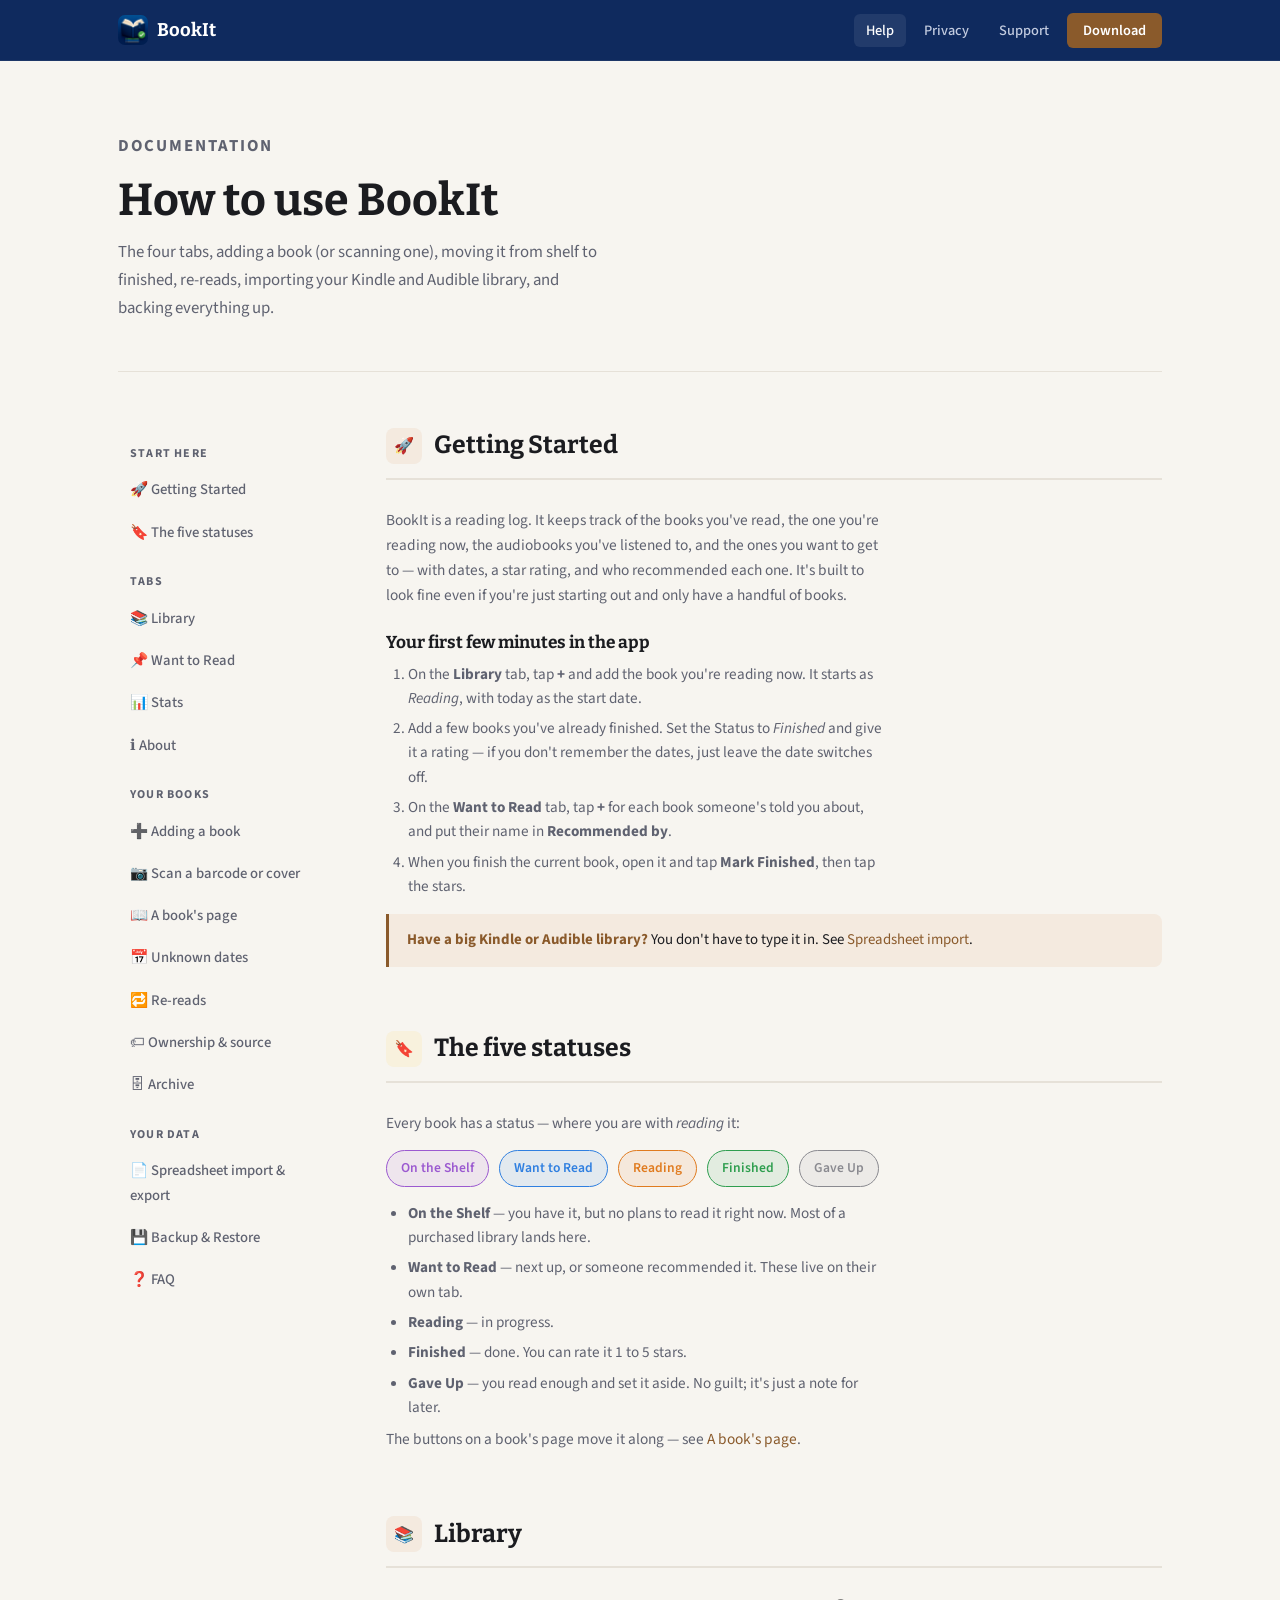
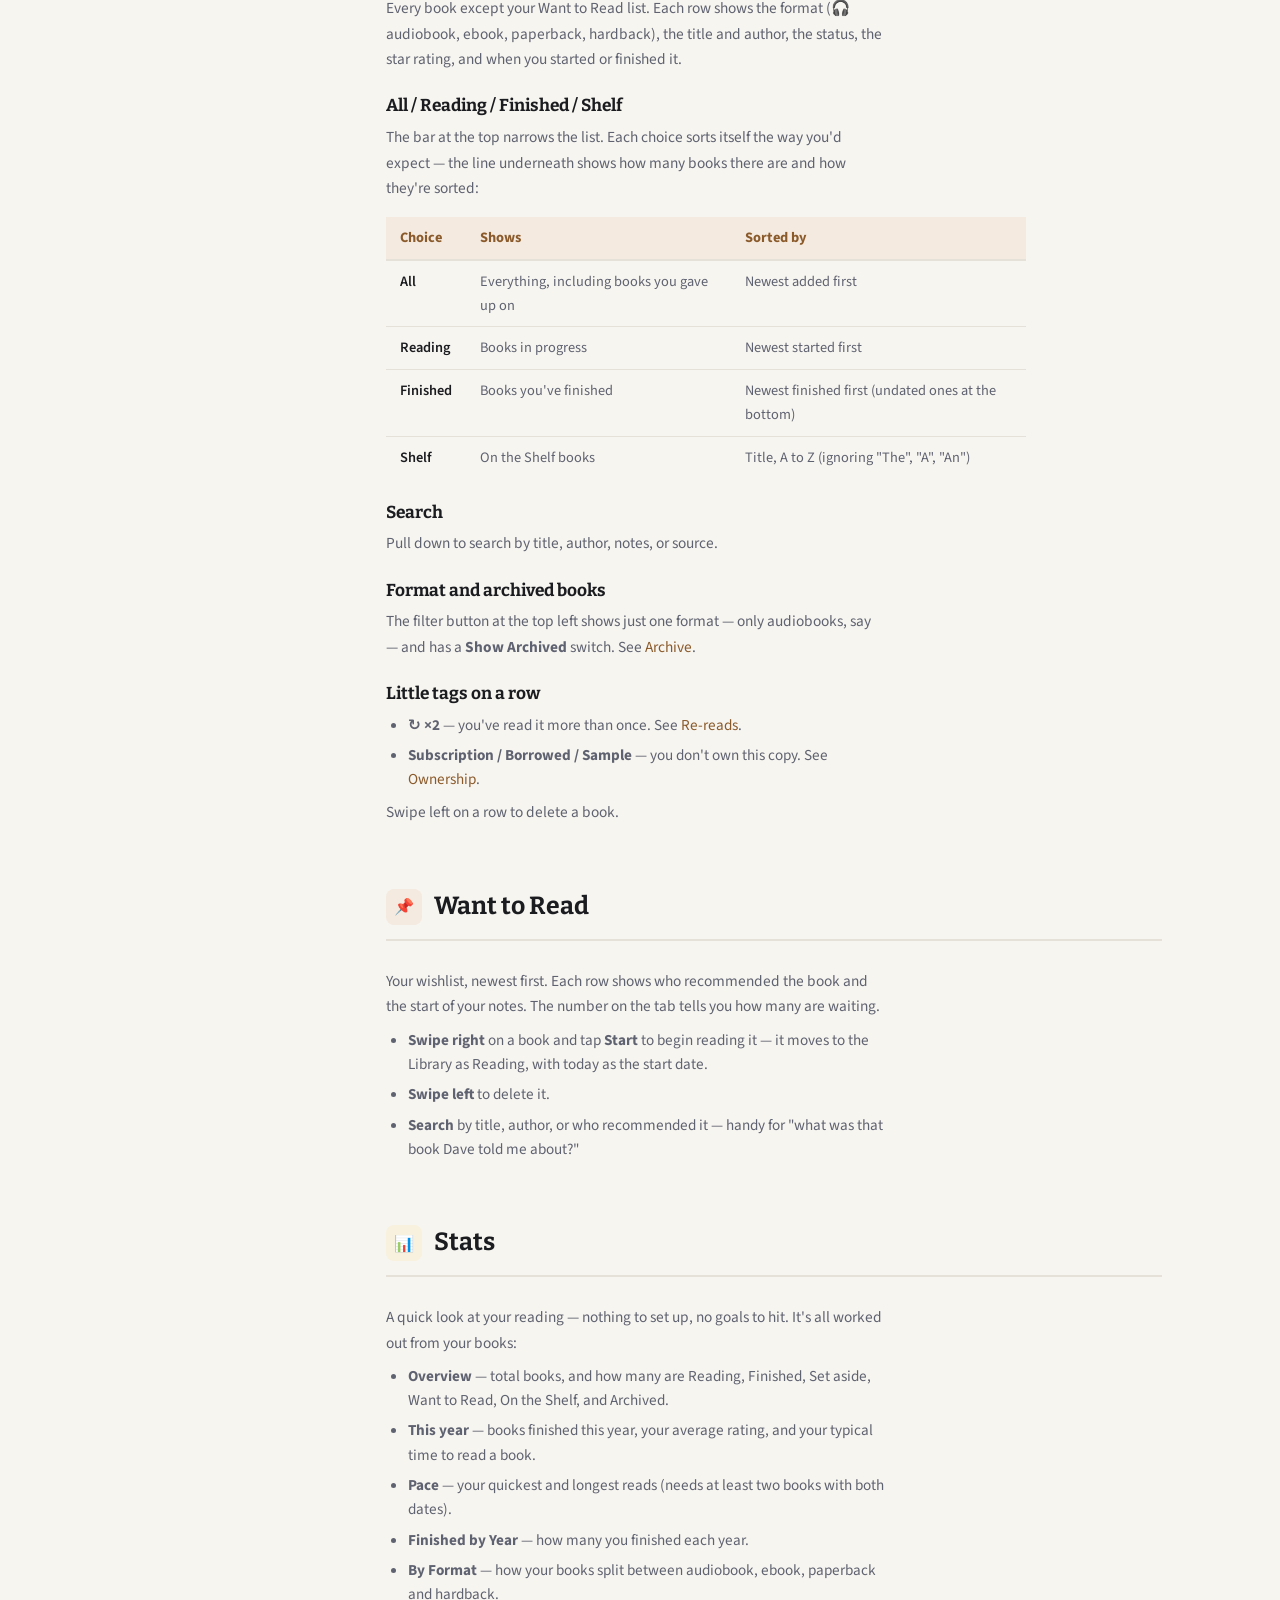
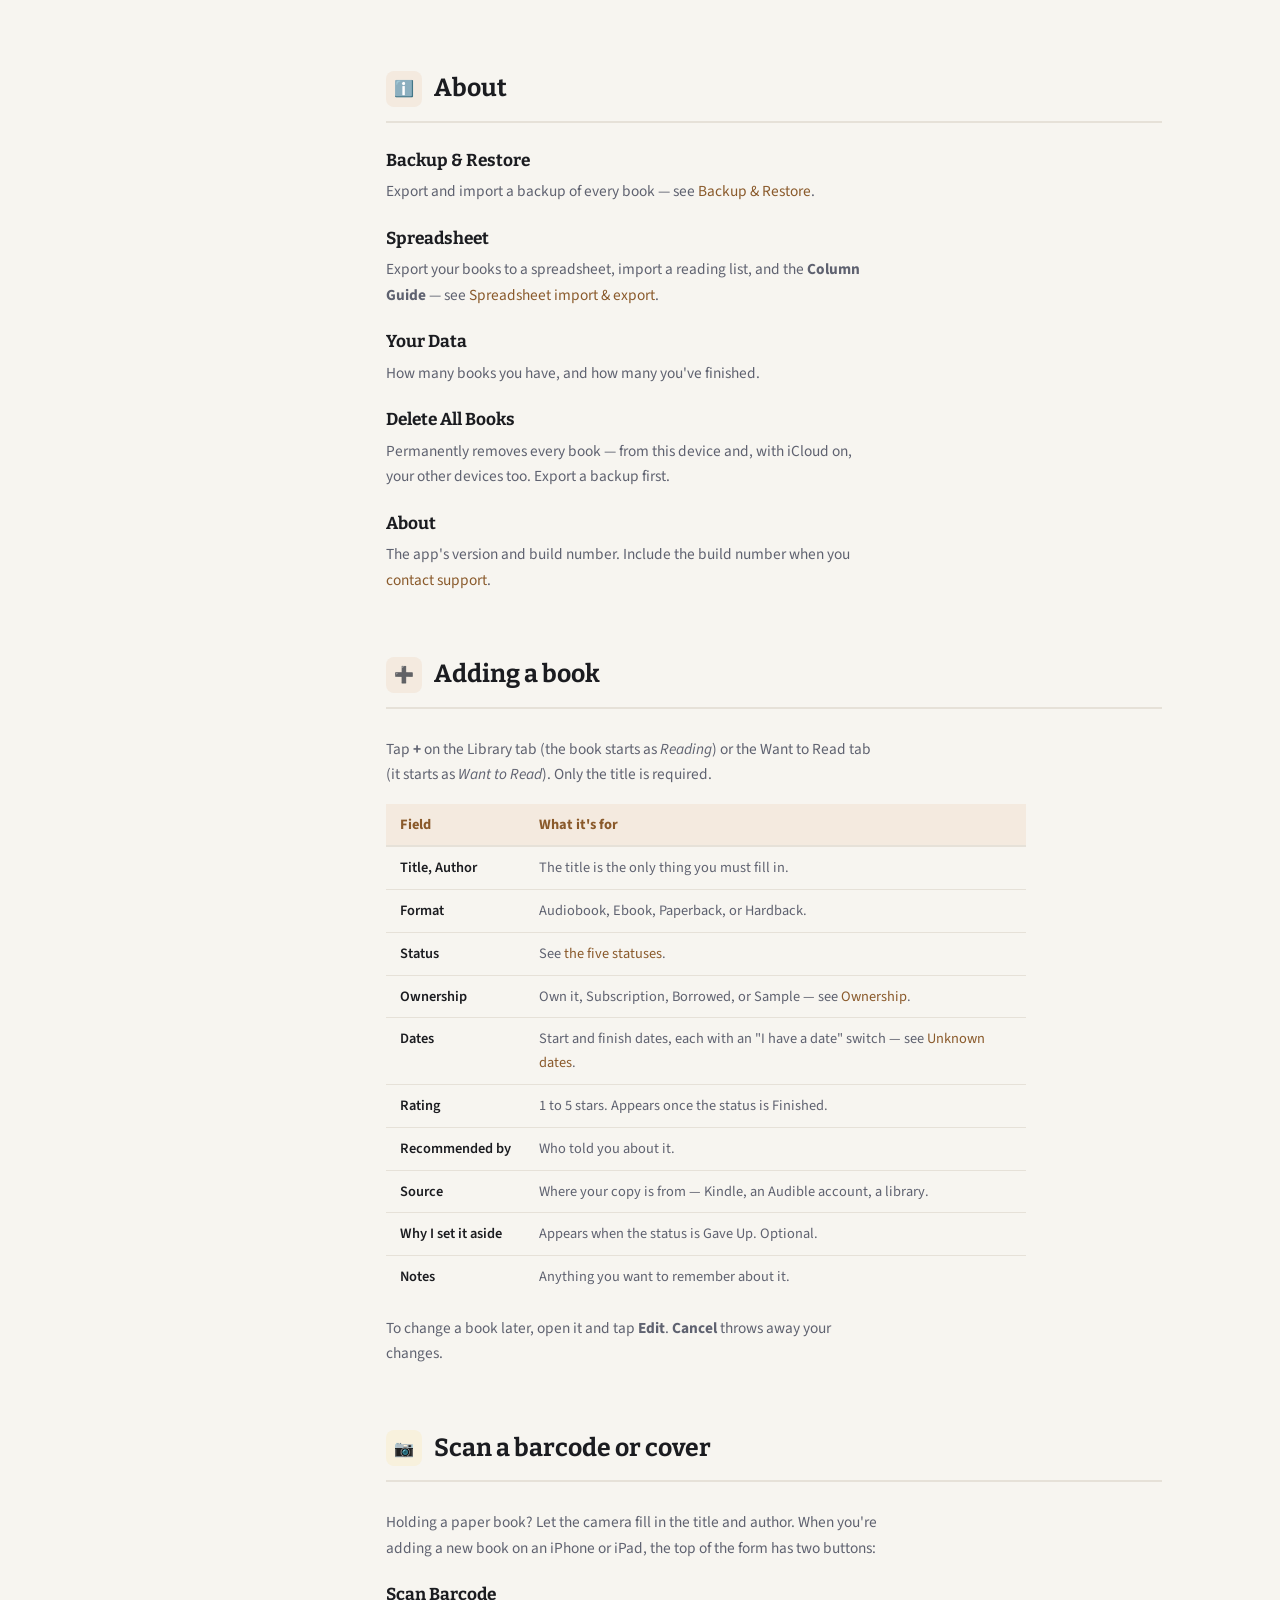
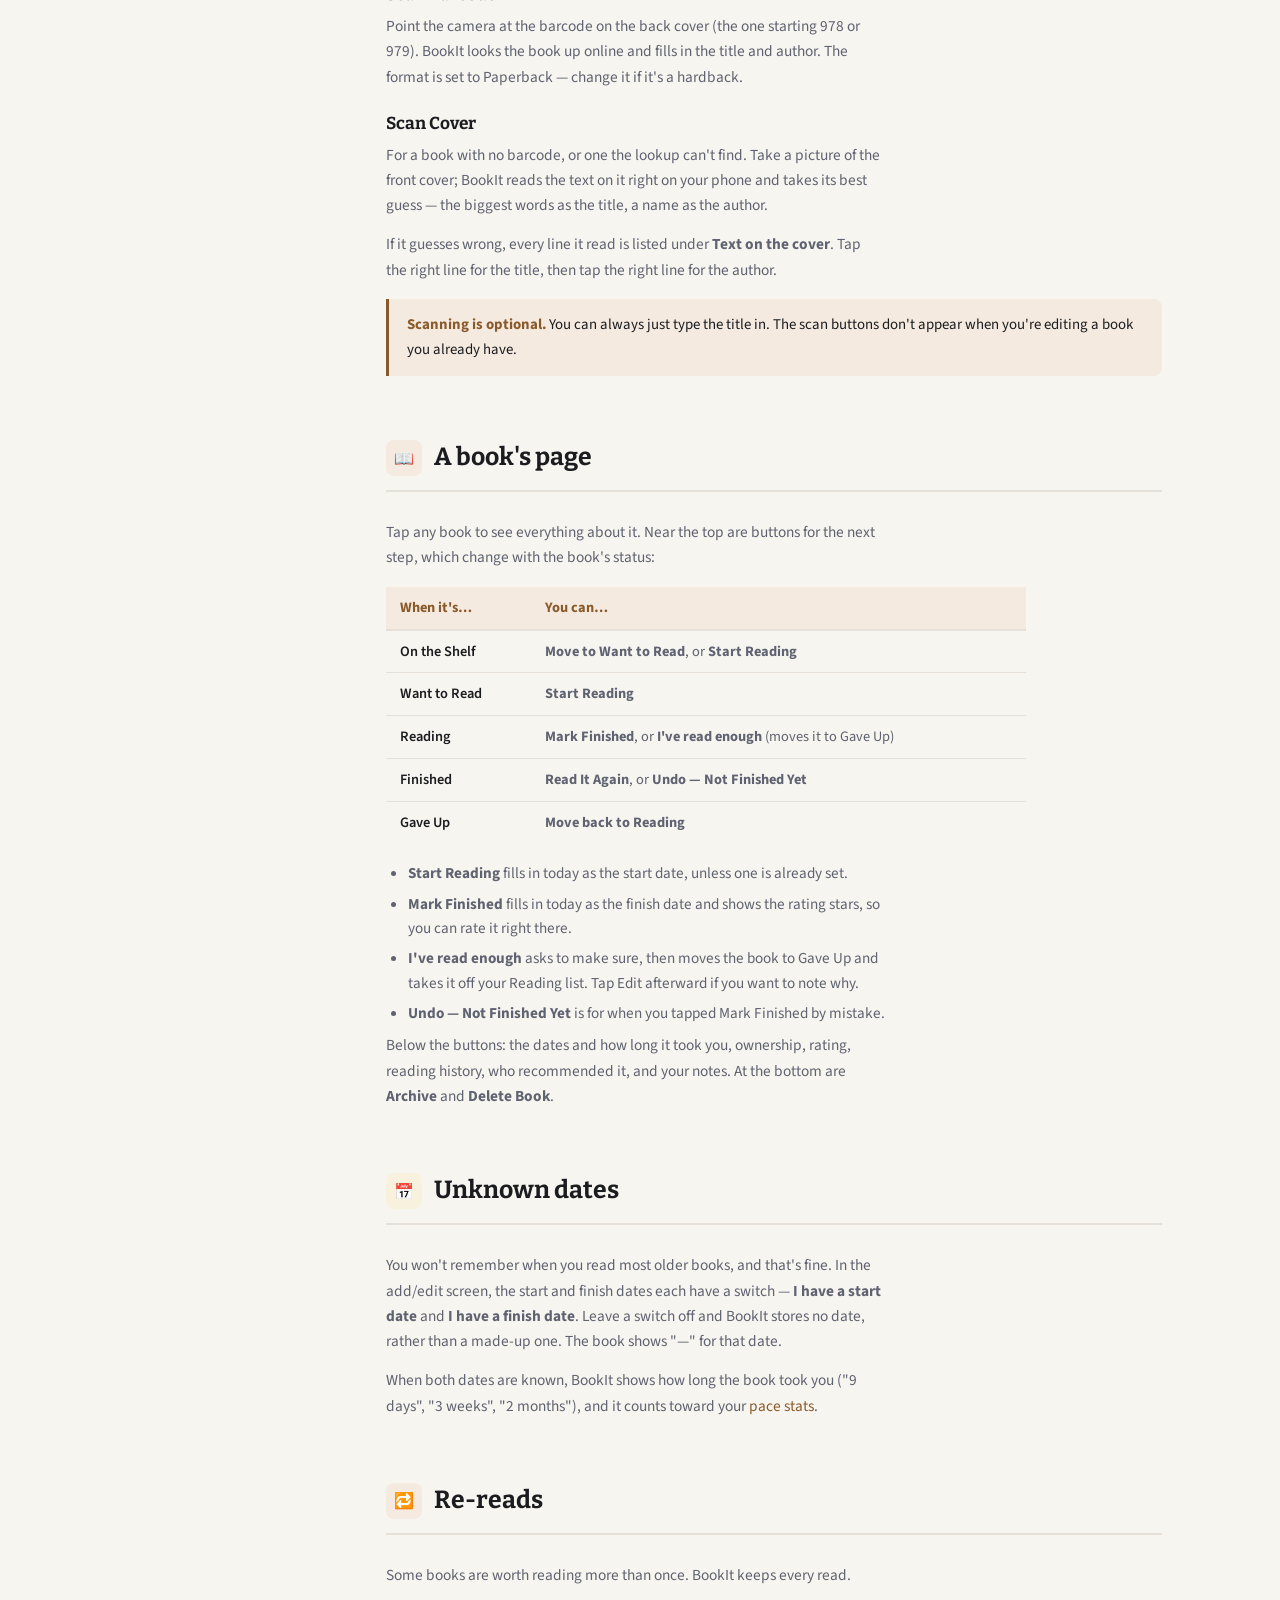
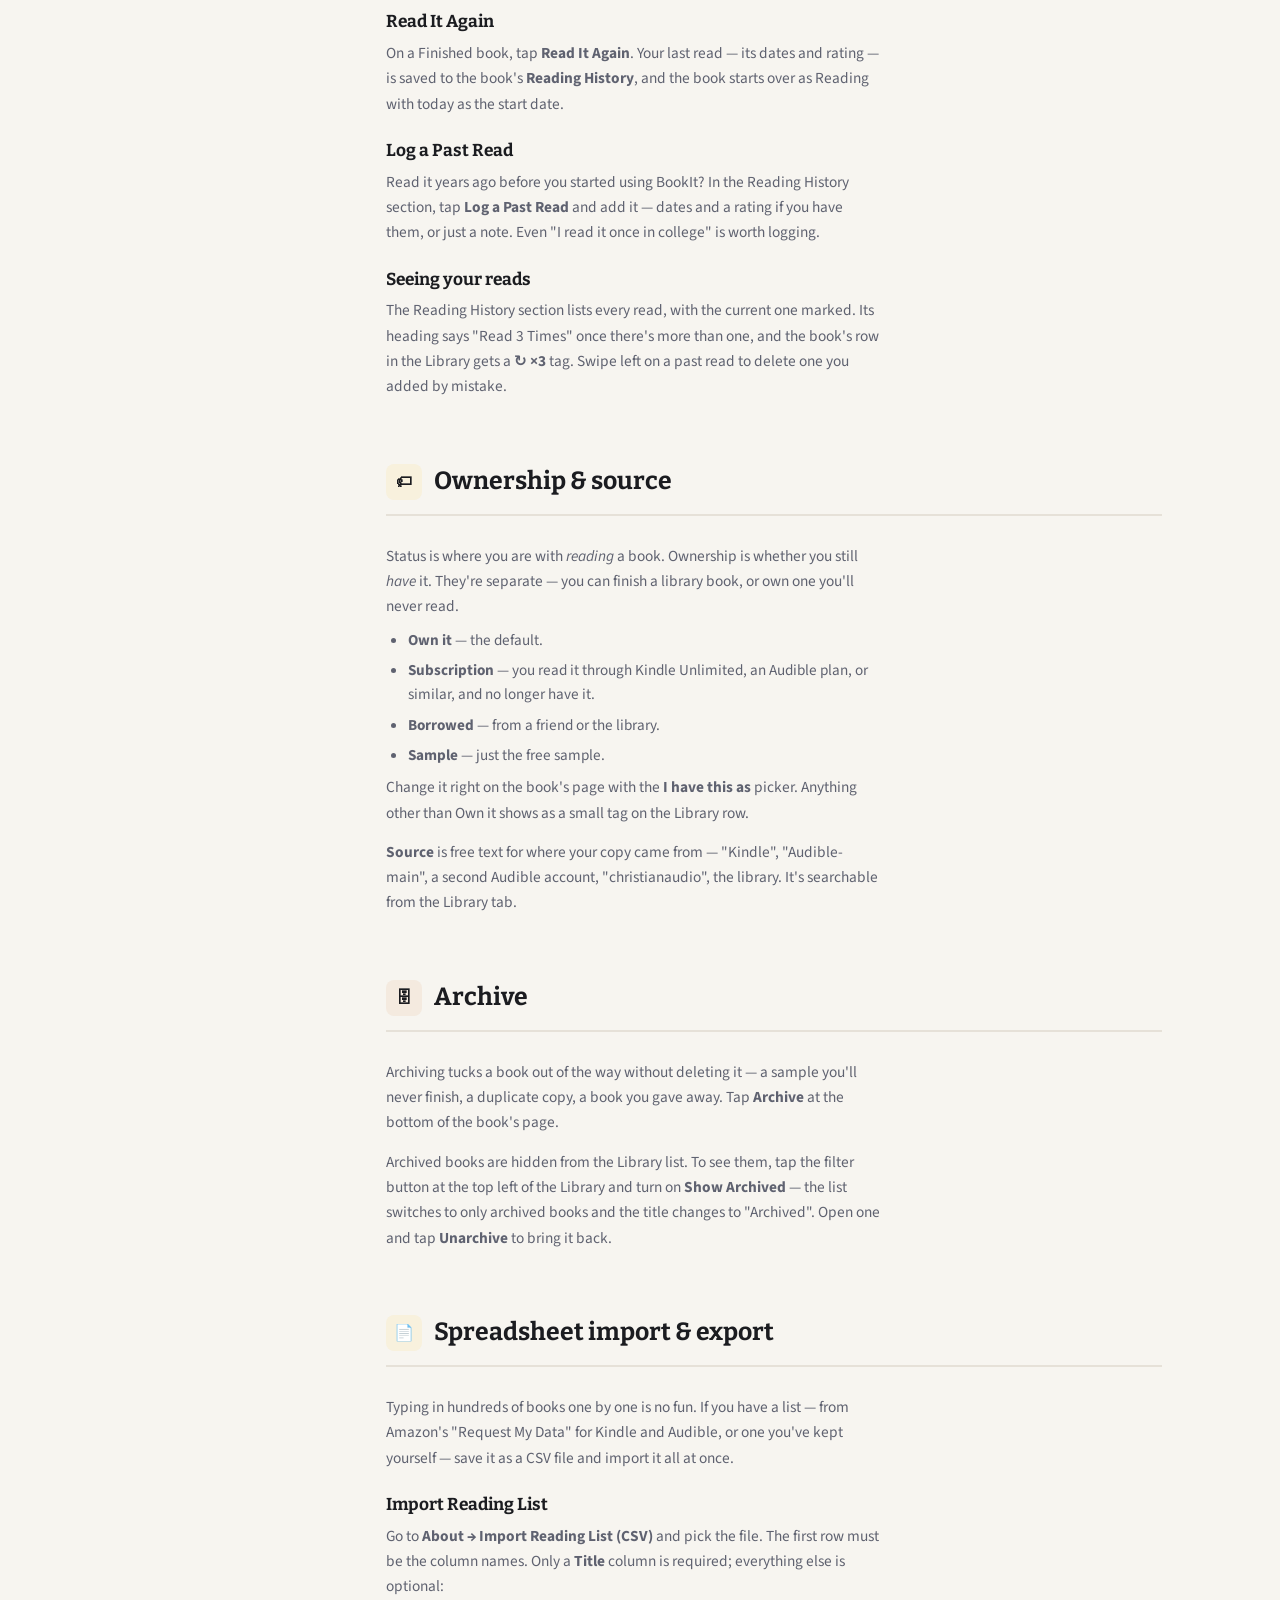
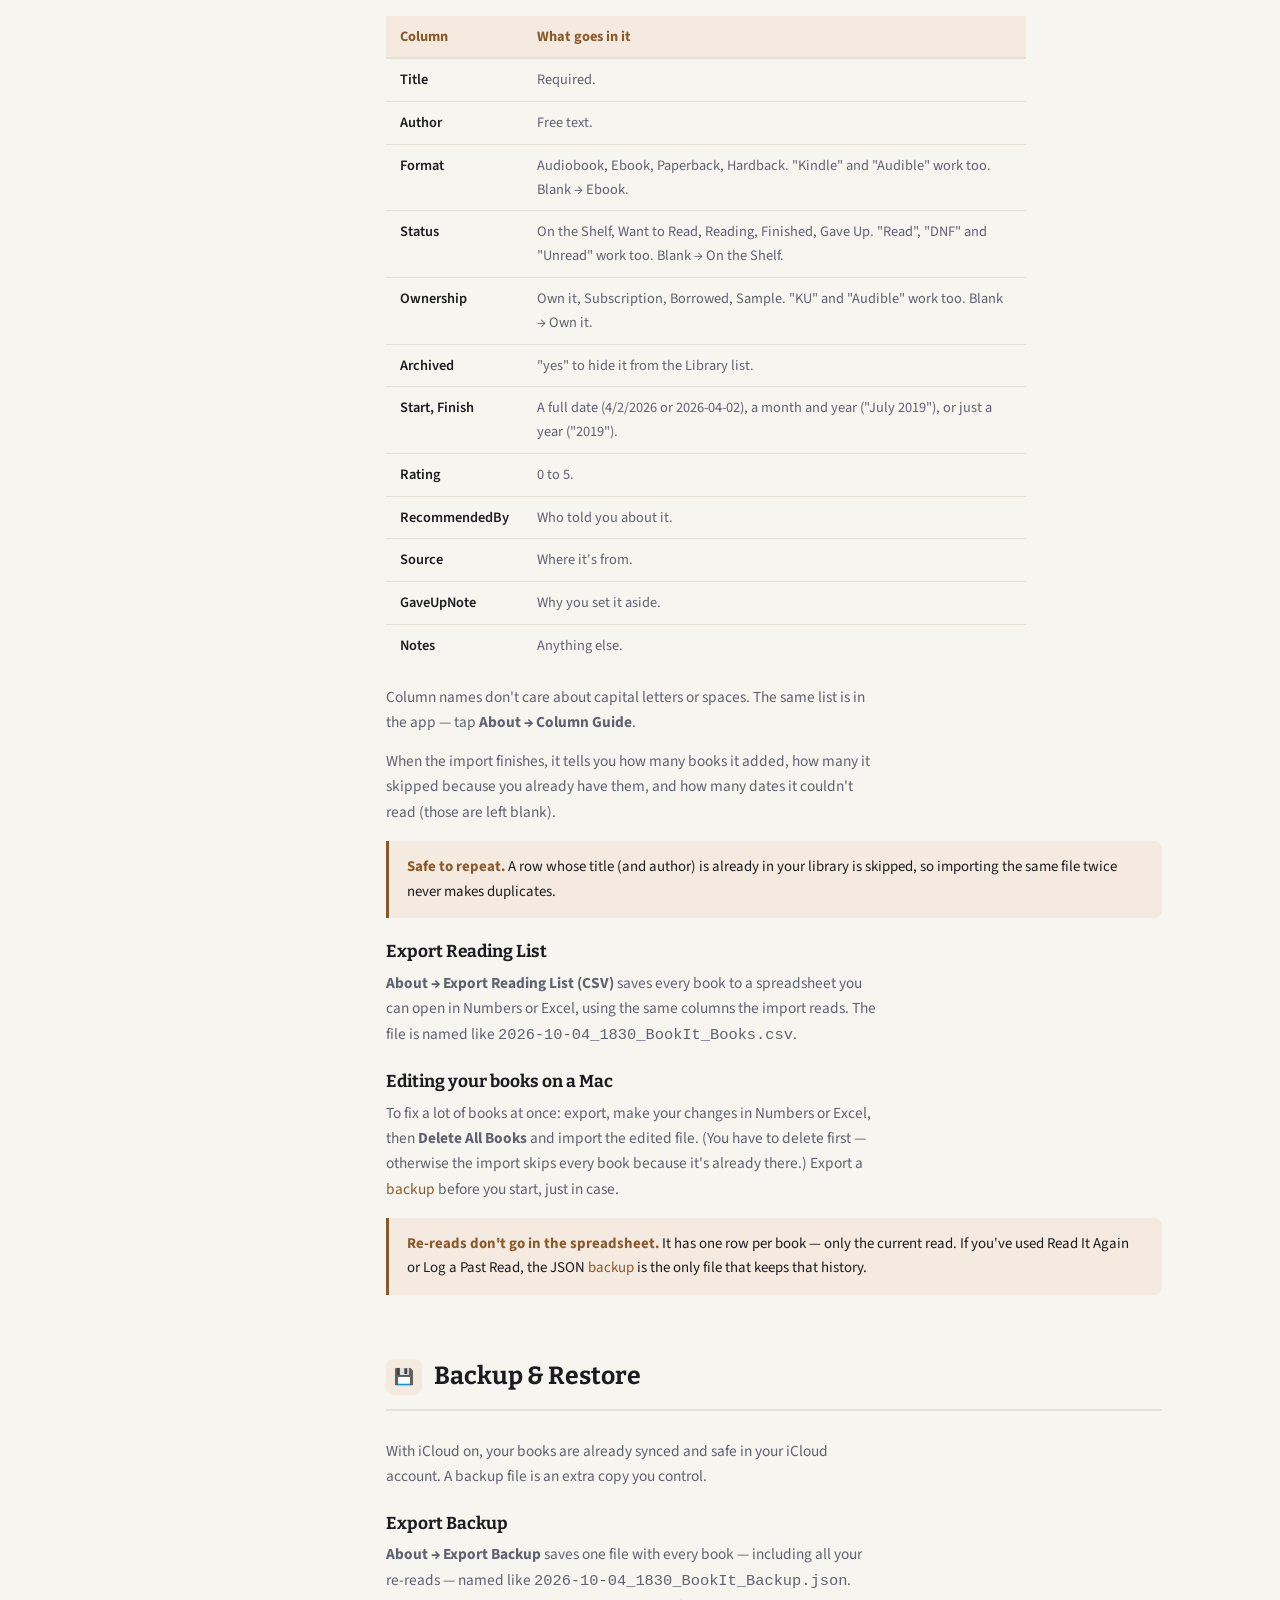
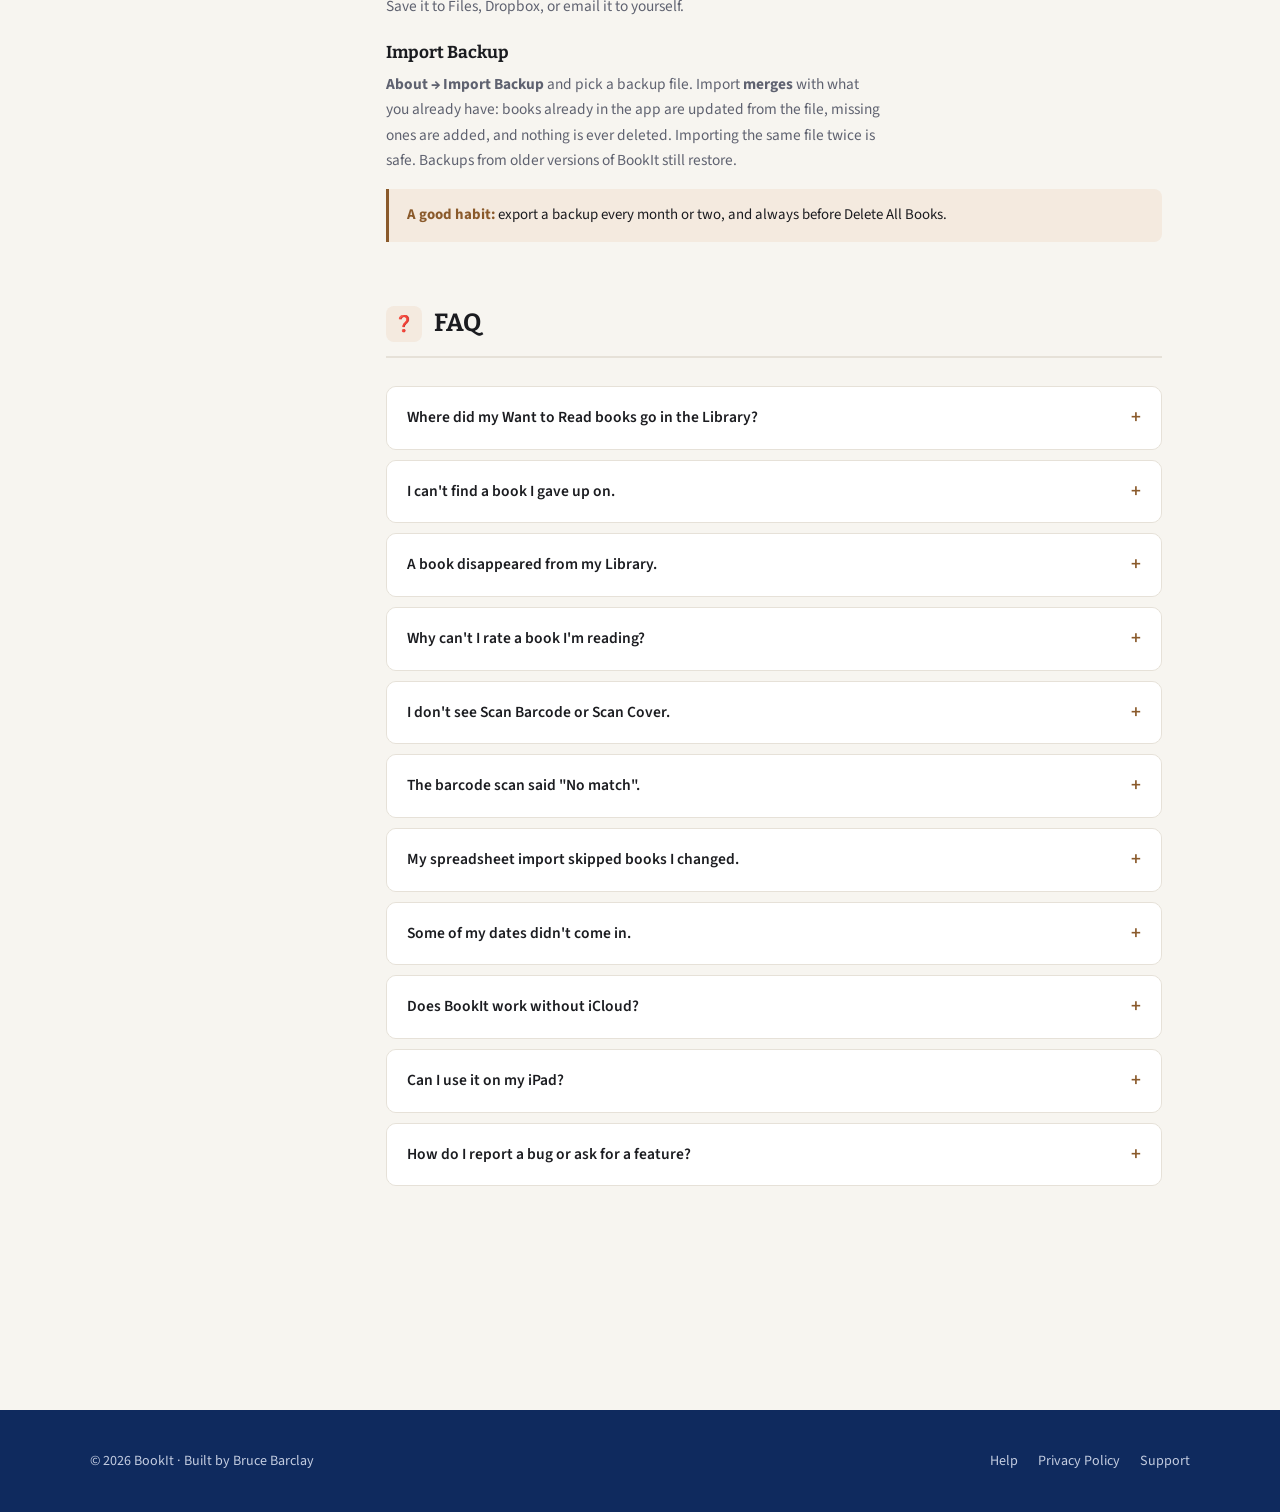
==== help.html @ 01c16d28 "Initial commit" ====
<!DOCTYPE html>
<html lang="en">
<head>
<meta charset="UTF-8">
<meta name="viewport" content="width=device-width, initial-scale=1.0">
<title>Help — BookIt</title>
<meta name="description" content="How to use BookIt — the Library and Want to Read tabs, adding or scanning a book, Start / Finish / I've read enough, re-reads, ownership, archive, spreadsheet import, and backup.">
<link rel="icon" type="image/png" href="images/favicon.png">
<link rel="apple-touch-icon" href="images/apple-touch-icon.png">
<link rel="stylesheet" href="style.css">
<style>
.help-hero {
  padding: 60px 0 48px;
  border-bottom: 1px solid var(--border);
  margin-bottom: 56px;
}
.help-hero h1 { font-size: clamp(2rem, 4vw, 2.8rem); margin-top: .3em; }
.help-hero p  { font-size: 1.05rem; color: var(--ink-muted); margin-top: .7em; }

.help-layout {
  display: grid;
  grid-template-columns: 220px 1fr;
  gap: 48px;
  align-items: start;
}

/* Sidebar */
.help-sidebar {
  position: sticky;
  top: 80px;
}
.help-sidebar nav { display: flex; flex-direction: column; gap: 4px; }
.help-sidebar a {
  color: var(--ink-muted);
  font-size: .92rem;
  font-weight: 500;
  padding: 7px 12px;
  border-radius: 7px;
  display: flex;
  align-items: center;
  gap: 9px;
  text-decoration: none;
  transition: background .12s, color .12s;
}
.help-sidebar a:hover,
.help-sidebar a.active {
  background: var(--ember-pale);
  color: var(--ember);
}
.help-sidebar .section-group {
  font-size: .75rem;
  font-weight: 700;
  letter-spacing: .1em;
  text-transform: uppercase;
  color: var(--ink-muted);
  padding: 16px 12px 4px;
}

/* Content */
.help-section {
  margin-bottom: 64px;
  scroll-margin-top: 80px;
}
.help-section h2 {
  font-size: 1.55rem;
  display: flex;
  align-items: center;
  gap: 12px;
  padding-bottom: 14px;
  border-bottom: 2px solid var(--border);
  margin-bottom: 28px;
}
.help-section h2 .tab-icon {
  width: 36px; height: 36px;
  border-radius: 8px;
  background: var(--ember-pale);
  display: grid;
  place-items: center;
  font-size: 1rem;
  flex-shrink: 0;
}
.flame-bg { background: var(--flame-light) !important; }

.help-section h3 {
  font-size: 1.08rem;
  margin: 24px 0 8px;
  color: var(--ink);
}
.help-section p {
  font-size: .96rem;
  color: var(--ink-muted);
  line-height: 1.65;
  max-width: 62ch;
}
.help-section ul, .help-section ol {
  margin: 8px 0 8px 22px;
  display: flex;
  flex-direction: column;
  gap: 6px;
}
.help-section li {
  font-size: .95rem;
  color: var(--ink-muted);
  line-height: 1.6;
  max-width: 60ch;
}

/* Q&A */
.faq-item {
  border: 1px solid var(--border);
  border-radius: var(--radius);
  margin-bottom: 10px;
  overflow: hidden;
}
.faq-item summary {
  padding: 15px 20px;
  font-weight: 600;
  font-size: .97rem;
  cursor: pointer;
  list-style: none;
  display: flex;
  justify-content: space-between;
  align-items: center;
  background: var(--surface);
  color: var(--ink);
  user-select: none;
}
.faq-item summary::-webkit-details-marker { display: none; }
.faq-item summary::after { content: '+'; font-size: 1.2rem; color: var(--ember); transition: transform .2s; }
.faq-item[open] summary::after { transform: rotate(45deg); }
.faq-item[open] summary { border-bottom: 1px solid var(--border); }
.faq-body {
  padding: 16px 20px;
  font-size: .93rem;
  color: var(--ink-muted);
  line-height: 1.65;
  background: var(--ground);
}
.faq-body p + p { margin-top: .7em; }

/* Tip box */
.tip {
  background: var(--ember-pale);
  border-left: 3px solid var(--ember);
  border-radius: 0 8px 8px 0;
  padding: 14px 18px;
  margin: 16px 0;
  font-size: .93rem;
  color: var(--ink);
}
.tip strong { color: var(--ember); }

/* Status pills */
.actions-row {
  display: flex;
  gap: 10px;
  flex-wrap: wrap;
  align-items: center;
  margin: 14px 0;
}
.action-pill {
  display: inline-flex;
  align-items: center;
  gap: 6px;
  padding: 6px 14px;
  border-radius: 20px;
  font-size: .85rem;
  font-weight: 600;
  border: 1.5px solid;
}
/* Same colors as the app's status pills */
.pill-purple { border-color: #9B59D0; color: #9B59D0; background: rgba(155,89,208,.10); }
.pill-blue   { border-color: #2F7FE0; color: #2F7FE0; background: rgba(47,127,224,.10); }
.pill-orange { border-color: #E07B1F; color: #E07B1F; background: rgba(224,123,31,.10); }
.pill-green  { border-color: #2E9E4F; color: #2E9E4F; background: rgba(46,158,79,.10); }
.pill-gray   { border-color: #8A8A90; color: #8A8A90; background: rgba(138,138,144,.10); }
.arrow { color: var(--ink-muted); font-weight: 700; }

/* Field table */
.field-table {
  width: 100%;
  max-width: 640px;
  border-collapse: collapse;
  font-size: .9rem;
  margin: 16px 0 18px;
}
.field-table th {
  background: var(--ember-pale);
  color: var(--ember);
  font-weight: 700;
  text-align: left;
  padding: 9px 14px;
  border-bottom: 2px solid var(--border);
}
.field-table td {
  padding: 9px 14px;
  border-bottom: 1px solid var(--border);
  color: var(--ink-muted);
  vertical-align: top;
}
.field-table td:first-child { color: var(--ink); font-weight: 600; white-space: nowrap; }
.field-table tr:last-child td { border-bottom: none; }

@media (max-width: 700px) {
  .help-layout { grid-template-columns: 1fr; }
  .help-sidebar { display: none; }
  .field-table td:first-child { white-space: normal; }
}
</style>
</head>
<body>

<nav class="site-nav" aria-label="Site navigation">
  <div class="nav-inner">
    <a href="index.html" class="nav-logo">
      <img src="images/icon.png" alt="" class="nav-logo-icon">
      BookIt
    </a>
    <ul class="nav-links">
      <li><a href="help.html" aria-current="page">Help</a></li>
      <li><a href="privacy.html">Privacy</a></li>
      <li><a href="support.html">Support</a></li>
      <li><a href="index.html#download" class="nav-cta">Download</a></li>
    </ul>
  </div>
</nav>

<main>
<div class="page-content">

  <div class="help-hero">
    <p class="eyebrow">Documentation</p>
    <h1>How to use BookIt</h1>
    <p>The four tabs, adding a book (or scanning one), moving it from shelf to finished, re-reads, importing your Kindle and Audible library, and backing everything up.</p>
  </div>

  <div class="help-layout">

    <!-- Sidebar -->
    <aside class="help-sidebar">
      <nav aria-label="Help sections">
        <div class="section-group">Start Here</div>
        <a href="#getting-started">🚀 Getting Started</a>
        <a href="#statuses">🔖 The five statuses</a>
        <div class="section-group">Tabs</div>
        <a href="#library">📚 Library</a>
        <a href="#want-to-read">📌 Want to Read</a>
        <a href="#stats">📊 Stats</a>
        <a href="#about">ℹ️ About</a>
        <div class="section-group">Your books</div>
        <a href="#adding">➕ Adding a book</a>
        <a href="#scanning">📷 Scan a barcode or cover</a>
        <a href="#book-page">📖 A book's page</a>
        <a href="#dates">📅 Unknown dates</a>
        <a href="#rereads">🔁 Re-reads</a>
        <a href="#ownership">🏷 Ownership &amp; source</a>
        <a href="#archive">🗄 Archive</a>
        <div class="section-group">Your data</div>
        <a href="#spreadsheet">📄 Spreadsheet import &amp; export</a>
        <a href="#backup">💾 Backup &amp; Restore</a>
        <a href="#faq">❓ FAQ</a>
      </nav>
    </aside>

    <!-- Main content -->
    <div class="help-content">

      <!-- Getting Started -->
      <section class="help-section" id="getting-started">
        <h2><span class="tab-icon">🚀</span> Getting Started</h2>
        <p>BookIt is a reading log. It keeps track of the books you've read, the one you're reading now, the audiobooks you've listened to, and the ones you want to get to — with dates, a star rating, and who recommended each one. It's built to look fine even if you're just starting out and only have a handful of books.</p>

        <h3>Your first few minutes in the app</h3>
        <ol>
          <li>On the <strong>Library</strong> tab, tap <strong>+</strong> and add the book you're reading now. It starts as <em>Reading</em>, with today as the start date.</li>
          <li>Add a few books you've already finished. Set the Status to <em>Finished</em> and give it a rating — if you don't remember the dates, just leave the date switches off.</li>
          <li>On the <strong>Want to Read</strong> tab, tap <strong>+</strong> for each book someone's told you about, and put their name in <strong>Recommended by</strong>.</li>
          <li>When you finish the current book, open it and tap <strong>Mark Finished</strong>, then tap the stars.</li>
        </ol>
        <div class="tip"><strong>Have a big Kindle or Audible library?</strong> You don't have to type it in. See <a href="#spreadsheet">Spreadsheet import</a>.</div>
      </section>

      <!-- Statuses -->
      <section class="help-section" id="statuses">
        <h2><span class="tab-icon flame-bg">🔖</span> The five statuses</h2>
        <p>Every book has a status — where you are with <em>reading</em> it:</p>
        <div class="actions-row">
          <span class="action-pill pill-purple">On the Shelf</span>
          <span class="action-pill pill-blue">Want to Read</span>
          <span class="action-pill pill-orange">Reading</span>
          <span class="action-pill pill-green">Finished</span>
          <span class="action-pill pill-gray">Gave Up</span>
        </div>
        <ul>
          <li><strong>On the Shelf</strong> — you have it, but no plans to read it right now. Most of a purchased library lands here.</li>
          <li><strong>Want to Read</strong> — next up, or someone recommended it. These live on their own tab.</li>
          <li><strong>Reading</strong> — in progress.</li>
          <li><strong>Finished</strong> — done. You can rate it 1 to 5 stars.</li>
          <li><strong>Gave Up</strong> — you read enough and set it aside. No guilt; it's just a note for later.</li>
        </ul>
        <p>The buttons on a book's page move it along — see <a href="#book-page">A book's page</a>.</p>
      </section>

      <!-- Library -->
      <section class="help-section" id="library">
        <h2><span class="tab-icon">📚</span> Library</h2>
        <p>Every book except your Want to Read list. Each row shows the format (🎧 audiobook, ebook, paperback, hardback), the title and author, the status, the star rating, and when you started or finished it.</p>

        <h3>All / Reading / Finished / Shelf</h3>
        <p>The bar at the top narrows the list. Each choice sorts itself the way you'd expect — the line underneath shows how many books there are and how they're sorted:</p>
        <table class="field-table">
          <tr><th>Choice</th><th>Shows</th><th>Sorted by</th></tr>
          <tr><td>All</td><td>Everything, including books you gave up on</td><td>Newest added first</td></tr>
          <tr><td>Reading</td><td>Books in progress</td><td>Newest started first</td></tr>
          <tr><td>Finished</td><td>Books you've finished</td><td>Newest finished first (undated ones at the bottom)</td></tr>
          <tr><td>Shelf</td><td>On the Shelf books</td><td>Title, A to Z (ignoring "The", "A", "An")</td></tr>
        </table>

        <h3>Search</h3>
        <p>Pull down to search by title, author, notes, or source.</p>

        <h3>Format and archived books</h3>
        <p>The filter button at the top left shows just one format — only audiobooks, say — and has a <strong>Show Archived</strong> switch. See <a href="#archive">Archive</a>.</p>

        <h3>Little tags on a row</h3>
        <ul>
          <li><strong>↻ ×2</strong> — you've read it more than once. See <a href="#rereads">Re-reads</a>.</li>
          <li><strong>Subscription / Borrowed / Sample</strong> — you don't own this copy. See <a href="#ownership">Ownership</a>.</li>
        </ul>
        <p>Swipe left on a row to delete a book.</p>
      </section>

      <!-- Want to Read -->
      <section class="help-section" id="want-to-read">
        <h2><span class="tab-icon">📌</span> Want to Read</h2>
        <p>Your wishlist, newest first. Each row shows who recommended the book and the start of your notes. The number on the tab tells you how many are waiting.</p>
        <ul>
          <li><strong>Swipe right</strong> on a book and tap <strong>Start</strong> to begin reading it — it moves to the Library as Reading, with today as the start date.</li>
          <li><strong>Swipe left</strong> to delete it.</li>
          <li><strong>Search</strong> by title, author, or who recommended it — handy for "what was that book Dave told me about?"</li>
        </ul>
      </section>

      <!-- Stats -->
      <section class="help-section" id="stats">
        <h2><span class="tab-icon flame-bg">📊</span> Stats</h2>
        <p>A quick look at your reading — nothing to set up, no goals to hit. It's all worked out from your books:</p>
        <ul>
          <li><strong>Overview</strong> — total books, and how many are Reading, Finished, Set aside, Want to Read, On the Shelf, and Archived.</li>
          <li><strong>This year</strong> — books finished this year, your average rating, and your typical time to read a book.</li>
          <li><strong>Pace</strong> — your quickest and longest reads (needs at least two books with both dates).</li>
          <li><strong>Finished by Year</strong> — how many you finished each year.</li>
          <li><strong>By Format</strong> — how your books split between audiobook, ebook, paperback and hardback.</li>
        </ul>
      </section>

      <!-- About -->
      <section class="help-section" id="about">
        <h2><span class="tab-icon">ℹ️</span> About</h2>
        <h3>Backup &amp; Restore</h3>
        <p>Export and import a backup of every book — see <a href="#backup">Backup &amp; Restore</a>.</p>
        <h3>Spreadsheet</h3>
        <p>Export your books to a spreadsheet, import a reading list, and the <strong>Column Guide</strong> — see <a href="#spreadsheet">Spreadsheet import &amp; export</a>.</p>
        <h3>Your Data</h3>
        <p>How many books you have, and how many you've finished.</p>
        <h3>Delete All Books</h3>
        <p>Permanently removes every book — from this device and, with iCloud on, your other devices too. Export a backup first.</p>
        <h3>About</h3>
        <p>The app's version and build number. Include the build number when you <a href="support.html">contact support</a>.</p>
      </section>

      <!-- Adding -->
      <section class="help-section" id="adding">
        <h2><span class="tab-icon">➕</span> Adding a book</h2>
        <p>Tap <strong>+</strong> on the Library tab (the book starts as <em>Reading</em>) or the Want to Read tab (it starts as <em>Want to Read</em>). Only the title is required.</p>
        <table class="field-table">
          <tr><th>Field</th><th>What it's for</th></tr>
          <tr><td>Title, Author</td><td>The title is the only thing you must fill in.</td></tr>
          <tr><td>Format</td><td>Audiobook, Ebook, Paperback, or Hardback.</td></tr>
          <tr><td>Status</td><td>See <a href="#statuses">the five statuses</a>.</td></tr>
          <tr><td>Ownership</td><td>Own it, Subscription, Borrowed, or Sample — see <a href="#ownership">Ownership</a>.</td></tr>
          <tr><td>Dates</td><td>Start and finish dates, each with an "I have a date" switch — see <a href="#dates">Unknown dates</a>.</td></tr>
          <tr><td>Rating</td><td>1 to 5 stars. Appears once the status is Finished.</td></tr>
          <tr><td>Recommended by</td><td>Who told you about it.</td></tr>
          <tr><td>Source</td><td>Where your copy is from — Kindle, an Audible account, a library.</td></tr>
          <tr><td>Why I set it aside</td><td>Appears when the status is Gave Up. Optional.</td></tr>
          <tr><td>Notes</td><td>Anything you want to remember about it.</td></tr>
        </table>
        <p>To change a book later, open it and tap <strong>Edit</strong>. <strong>Cancel</strong> throws away your changes.</p>
      </section>

      <!-- Scanning -->
      <section class="help-section" id="scanning">
        <h2><span class="tab-icon flame-bg">📷</span> Scan a barcode or cover</h2>
        <p>Holding a paper book? Let the camera fill in the title and author. When you're adding a new book on an iPhone or iPad, the top of the form has two buttons:</p>

        <h3>Scan Barcode</h3>
        <p>Point the camera at the barcode on the back cover (the one starting 978 or 979). BookIt looks the book up online and fills in the title and author. The format is set to Paperback — change it if it's a hardback.</p>

        <h3>Scan Cover</h3>
        <p>For a book with no barcode, or one the lookup can't find. Take a picture of the front cover; BookIt reads the text on it right on your phone and takes its best guess — the biggest words as the title, a name as the author.</p>
        <p>If it guesses wrong, every line it read is listed under <strong>Text on the cover</strong>. Tap the right line for the title, then tap the right line for the author.</p>
        <div class="tip"><strong>Scanning is optional.</strong> You can always just type the title in. The scan buttons don't appear when you're editing a book you already have.</div>
      </section>

      <!-- Book page -->
      <section class="help-section" id="book-page">
        <h2><span class="tab-icon">📖</span> A book's page</h2>
        <p>Tap any book to see everything about it. Near the top are buttons for the next step, which change with the book's status:</p>
        <table class="field-table">
          <tr><th>When it's…</th><th>You can…</th></tr>
          <tr><td>On the Shelf</td><td><strong>Move to Want to Read</strong>, or <strong>Start Reading</strong></td></tr>
          <tr><td>Want to Read</td><td><strong>Start Reading</strong></td></tr>
          <tr><td>Reading</td><td><strong>Mark Finished</strong>, or <strong>I've read enough</strong> (moves it to Gave Up)</td></tr>
          <tr><td>Finished</td><td><strong>Read It Again</strong>, or <strong>Undo — Not Finished Yet</strong></td></tr>
          <tr><td>Gave Up</td><td><strong>Move back to Reading</strong></td></tr>
        </table>
        <ul>
          <li><strong>Start Reading</strong> fills in today as the start date, unless one is already set.</li>
          <li><strong>Mark Finished</strong> fills in today as the finish date and shows the rating stars, so you can rate it right there.</li>
          <li><strong>I've read enough</strong> asks to make sure, then moves the book to Gave Up and takes it off your Reading list. Tap Edit afterward if you want to note why.</li>
          <li><strong>Undo — Not Finished Yet</strong> is for when you tapped Mark Finished by mistake.</li>
        </ul>
        <p>Below the buttons: the dates and how long it took you, ownership, rating, reading history, who recommended it, and your notes. At the bottom are <strong>Archive</strong> and <strong>Delete Book</strong>.</p>
      </section>

      <!-- Dates -->
      <section class="help-section" id="dates">
        <h2><span class="tab-icon flame-bg">📅</span> Unknown dates</h2>
        <p>You won't remember when you read most older books, and that's fine. In the add/edit screen, the start and finish dates each have a switch — <strong>I have a start date</strong> and <strong>I have a finish date</strong>. Leave a switch off and BookIt stores no date, rather than a made-up one. The book shows "—" for that date.</p>
        <p>When both dates are known, BookIt shows how long the book took you ("9 days", "3 weeks", "2 months"), and it counts toward your <a href="#stats">pace stats</a>.</p>
      </section>

      <!-- Re-reads -->
      <section class="help-section" id="rereads">
        <h2><span class="tab-icon">🔁</span> Re-reads</h2>
        <p>Some books are worth reading more than once. BookIt keeps every read.</p>

        <h3>Read It Again</h3>
        <p>On a Finished book, tap <strong>Read It Again</strong>. Your last read — its dates and rating — is saved to the book's <strong>Reading History</strong>, and the book starts over as Reading with today as the start date.</p>

        <h3>Log a Past Read</h3>
        <p>Read it years ago before you started using BookIt? In the Reading History section, tap <strong>Log a Past Read</strong> and add it — dates and a rating if you have them, or just a note. Even "I read it once in college" is worth logging.</p>

        <h3>Seeing your reads</h3>
        <p>The Reading History section lists every read, with the current one marked. Its heading says "Read 3 Times" once there's more than one, and the book's row in the Library gets a <strong>↻ ×3</strong> tag. Swipe left on a past read to delete one you added by mistake.</p>
      </section>

      <!-- Ownership -->
      <section class="help-section" id="ownership">
        <h2><span class="tab-icon flame-bg">🏷</span> Ownership &amp; source</h2>
        <p>Status is where you are with <em>reading</em> a book. Ownership is whether you still <em>have</em> it. They're separate — you can finish a library book, or own one you'll never read.</p>
        <ul>
          <li><strong>Own it</strong> — the default.</li>
          <li><strong>Subscription</strong> — you read it through Kindle Unlimited, an Audible plan, or similar, and no longer have it.</li>
          <li><strong>Borrowed</strong> — from a friend or the library.</li>
          <li><strong>Sample</strong> — just the free sample.</li>
        </ul>
        <p>Change it right on the book's page with the <strong>I have this as</strong> picker. Anything other than Own it shows as a small tag on the Library row.</p>
        <p><strong>Source</strong> is free text for where your copy came from — "Kindle", "Audible-main", a second Audible account, "christianaudio", the library. It's searchable from the Library tab.</p>
      </section>

      <!-- Archive -->
      <section class="help-section" id="archive">
        <h2><span class="tab-icon">🗄</span> Archive</h2>
        <p>Archiving tucks a book out of the way without deleting it — a sample you'll never finish, a duplicate copy, a book you gave away. Tap <strong>Archive</strong> at the bottom of the book's page.</p>
        <p>Archived books are hidden from the Library list. To see them, tap the filter button at the top left of the Library and turn on <strong>Show Archived</strong> — the list switches to only archived books and the title changes to "Archived". Open one and tap <strong>Unarchive</strong> to bring it back.</p>
      </section>

      <!-- Spreadsheet -->
      <section class="help-section" id="spreadsheet">
        <h2><span class="tab-icon flame-bg">📄</span> Spreadsheet import &amp; export</h2>
        <p>Typing in hundreds of books one by one is no fun. If you have a list — from Amazon's "Request My Data" for Kindle and Audible, or one you've kept yourself — save it as a CSV file and import it all at once.</p>

        <h3>Import Reading List</h3>
        <p>Go to <strong>About → Import Reading List (CSV)</strong> and pick the file. The first row must be the column names. Only a <strong>Title</strong> column is required; everything else is optional:</p>
        <table class="field-table">
          <tr><th>Column</th><th>What goes in it</th></tr>
          <tr><td>Title</td><td>Required.</td></tr>
          <tr><td>Author</td><td>Free text.</td></tr>
          <tr><td>Format</td><td>Audiobook, Ebook, Paperback, Hardback. "Kindle" and "Audible" work too. Blank → Ebook.</td></tr>
          <tr><td>Status</td><td>On the Shelf, Want to Read, Reading, Finished, Gave Up. "Read", "DNF" and "Unread" work too. Blank → On the Shelf.</td></tr>
          <tr><td>Ownership</td><td>Own it, Subscription, Borrowed, Sample. "KU" and "Audible" work too. Blank → Own it.</td></tr>
          <tr><td>Archived</td><td>"yes" to hide it from the Library list.</td></tr>
          <tr><td>Start, Finish</td><td>A full date (4/2/2026 or 2026-04-02), a month and year ("July 2019"), or just a year ("2019").</td></tr>
          <tr><td>Rating</td><td>0 to 5.</td></tr>
          <tr><td>RecommendedBy</td><td>Who told you about it.</td></tr>
          <tr><td>Source</td><td>Where it's from.</td></tr>
          <tr><td>GaveUpNote</td><td>Why you set it aside.</td></tr>
          <tr><td>Notes</td><td>Anything else.</td></tr>
        </table>
        <p>Column names don't care about capital letters or spaces. The same list is in the app — tap <strong>About → Column Guide</strong>.</p>
        <p>When the import finishes, it tells you how many books it added, how many it skipped because you already have them, and how many dates it couldn't read (those are left blank).</p>
        <div class="tip"><strong>Safe to repeat.</strong> A row whose title (and author) is already in your library is skipped, so importing the same file twice never makes duplicates.</div>

        <h3>Export Reading List</h3>
        <p><strong>About → Export Reading List (CSV)</strong> saves every book to a spreadsheet you can open in Numbers or Excel, using the same columns the import reads. The file is named like <code>2026-10-04_1830_BookIt_Books.csv</code>.</p>

        <h3>Editing your books on a Mac</h3>
        <p>To fix a lot of books at once: export, make your changes in Numbers or Excel, then <strong>Delete All Books</strong> and import the edited file. (You have to delete first — otherwise the import skips every book because it's already there.) Export a <a href="#backup">backup</a> before you start, just in case.</p>
        <div class="tip"><strong>Re-reads don't go in the spreadsheet.</strong> It has one row per book — only the current read. If you've used Read It Again or Log a Past Read, the JSON <a href="#backup">backup</a> is the only file that keeps that history.</div>
      </section>

      <!-- Backup -->
      <section class="help-section" id="backup">
        <h2><span class="tab-icon">💾</span> Backup &amp; Restore</h2>
        <p>With iCloud on, your books are already synced and safe in your iCloud account. A backup file is an extra copy you control.</p>

        <h3>Export Backup</h3>
        <p><strong>About → Export Backup</strong> saves one file with every book — including all your re-reads — named like <code>2026-10-04_1830_BookIt_Backup.json</code>. Save it to Files, Dropbox, or email it to yourself.</p>

        <h3>Import Backup</h3>
        <p><strong>About → Import Backup</strong> and pick a backup file. Import <strong>merges</strong> with what you already have: books already in the app are updated from the file, missing ones are added, and nothing is ever deleted. Importing the same file twice is safe. Backups from older versions of BookIt still restore.</p>
        <div class="tip"><strong>A good habit:</strong> export a backup every month or two, and always before Delete All Books.</div>
      </section>

      <!-- FAQ -->
      <section class="help-section" id="faq">
        <h2><span class="tab-icon">❓</span> FAQ</h2>

        <details class="faq-item">
          <summary>Where did my Want to Read books go in the Library?</summary>
          <div class="faq-body">
            <p>They're on their own tab, <strong>Want to Read</strong>, so the Library stays about books you have or have read. Once you start one, it moves to the Library.</p>
          </div>
        </details>

        <details class="faq-item">
          <summary>I can't find a book I gave up on.</summary>
          <div class="faq-body">
            <p>Gave Up books only show under <strong>All</strong> in the Library — not Reading, Finished, or Shelf. Or just search for it.</p>
          </div>
        </details>

        <details class="faq-item">
          <summary>A book disappeared from my Library.</summary>
          <div class="faq-body">
            <p>It's probably archived. Tap the filter button at the top left, turn on <strong>Show Archived</strong>, and look there. Also check the Format filter isn't set to a single format.</p>
          </div>
        </details>

        <details class="faq-item">
          <summary>Why can't I rate a book I'm reading?</summary>
          <div class="faq-body">
            <p>The stars appear once a book is Finished. Tap <strong>Mark Finished</strong> and they show up right on the book's page.</p>
          </div>
        </details>

        <details class="faq-item">
          <summary>I don't see Scan Barcode or Scan Cover.</summary>
          <div class="faq-body">
            <p>They only appear when you're adding a <em>new</em> book, on an iPhone or iPad with a camera. If BookIt asked to use the camera and you said no, turn it back on in <strong>Settings → BookIt → Camera</strong> on your iPhone.</p>
          </div>
        </details>

        <details class="faq-item">
          <summary>The barcode scan said "No match".</summary>
          <div class="faq-body">
            <p>Not every book is in the online book databases — older and smaller-press books especially. Try <strong>Scan Cover</strong>, or type the title in.</p>
          </div>
        </details>

        <details class="faq-item">
          <summary>My spreadsheet import skipped books I changed.</summary>
          <div class="faq-body">
            <p>The import skips any title you already have, so it can't make duplicates — but that also means it won't update them. To apply edits, export a backup, then <strong>About → Delete All Books</strong>, then import your edited spreadsheet.</p>
          </div>
        </details>

        <details class="faq-item">
          <summary>Some of my dates didn't come in.</summary>
          <div class="faq-body">
            <p>BookIt only fills in a date it's sure of. Something vaguer than a year ("a while ago", "2010s") is left blank, and the import tells you how many it skipped. Fix those in the spreadsheet, or open the books and add the dates.</p>
          </div>
        </details>

        <details class="faq-item">
          <summary>Does BookIt work without iCloud?</summary>
          <div class="faq-body">
            <p>Yes. Everything is stored on your device whether or not iCloud is on — you just won't get sync to your other devices. If you're not using iCloud, export a backup now and then so you have a copy.</p>
          </div>
        </details>

        <details class="faq-item">
          <summary>Can I use it on my iPad?</summary>
          <div class="faq-body">
            <p>Yes. BookIt runs on iPhone and iPad, and iCloud keeps your books in sync between them.</p>
          </div>
        </details>

        <details class="faq-item">
          <summary>How do I report a bug or ask for a feature?</summary>
          <div class="faq-body">
            <p>Head to the <a href="support.html">Support page</a> and send an email. Include your build number (About tab) and what you expected versus what happened.</p>
          </div>
        </details>

      </section>

    </div><!-- /help-content -->
  </div><!-- /help-layout -->

</div>
</main>

<footer class="site-footer">
  <div class="footer-inner">
    <span>© 2026 BookIt · Built by Bruce Barclay</span>
    <ul class="footer-links">
      <li><a href="help.html">Help</a></li>
      <li><a href="privacy.html">Privacy Policy</a></li>
      <li><a href="support.html">Support</a></li>
    </ul>
  </div>
</footer>

</body>
</html>
---- style.css ----
/* BookIt — shared stylesheet
   Same layout system as the GrillIt / PrayIt / RememberIt sites; colors from the BookIt icon
   (navy cover, cream pages) plus the app's brown accent. */

@import url('https://fonts.googleapis.com/css2?family=Bitter:ital,wght@0,500;0,700;0,800;1,500&family=Source+Sans+3:wght@400;500;600;700&display=swap');

/* ── Tokens ── */
:root {
  --ink:         #1B1C20;
  --ink-muted:   #5F6270;
  --char-deep:   #0F2A5E;   /* icon background (navy cover) */
  --ember:       #8A5A2B;   /* app accent (brown) */
  --ember-pale:  #F4EADF;
  --flame:       #C9A54A;   /* page-edge gold */
  --flame-light: #F8F1DD;
  --ground:      #F7F5F0;
  --surface:     #FFFFFF;
  --border:      #E6E1D8;
  --nav-bg:      #0F2A5E;
  --nav-text:    #C3CCE0;
  --radius:      10px;
  --shadow:      0 2px 12px rgba(15,42,94,.10);
}

@media (prefers-color-scheme: dark) {
  :root:not([data-theme="light"]) {
    --ink:         #EEF0F5;
    --ink-muted:   #A3A9B8;
    --char-deep:   #0A1A3C;
    --ember:       #D29A62;
    --ember-pale:  #2E2216;
    --flame:       #E0C06A;
    --flame-light: #2A2614;
    --ground:      #0D1220;
    --surface:     #161D2E;
    --border:      #273049;
    --nav-bg:      #08122A;
    --nav-text:    #9AA6C0;
    --shadow:      0 2px 16px rgba(0,0,0,.45);
  }
}

:root[data-theme="dark"] {
  --ink:         #EEF0F5;
  --ink-muted:   #A3A9B8;
  --char-deep:   #0A1A3C;
  --ember:       #D29A62;
  --ember-pale:  #2E2216;
  --flame:       #E0C06A;
  --flame-light: #2A2614;
  --ground:      #0D1220;
  --surface:     #161D2E;
  --border:      #273049;
  --nav-bg:      #08122A;
  --nav-text:    #9AA6C0;
  --shadow:      0 2px 16px rgba(0,0,0,.45);
}

/* ── Reset & Base ── */
*, *::before, *::after { box-sizing: border-box; margin: 0; padding: 0; }

html { scroll-behavior: smooth; }

body {
  font-family: 'Source Sans 3', system-ui, sans-serif;
  font-size: 17px;
  line-height: 1.65;
  color: var(--ink);
  background: var(--ground);
  -webkit-font-smoothing: antialiased;
}

h1, h2, h3, h4 {
  font-family: 'Bitter', Georgia, serif;
  font-weight: 700;
  line-height: 1.2;
  text-wrap: balance;
  color: var(--ink);
}

a { color: var(--ember); text-decoration: none; }
a:hover { text-decoration: underline; }
a:focus-visible { outline: 2px solid var(--flame); outline-offset: 3px; border-radius: 2px; }

p { max-width: 62ch; }
p + p { margin-top: .9em; }

/* ── Nav ── */
.site-nav {
  position: sticky;
  top: 0;
  z-index: 100;
  background: var(--nav-bg);
  border-bottom: 1px solid rgba(255,255,255,.06);
}

.nav-inner {
  max-width: 1100px;
  margin: 0 auto;
  padding: 0 28px;
  height: 60px;
  display: flex;
  align-items: center;
  justify-content: space-between;
  gap: 24px;
}

.nav-logo {
  font-family: 'Bitter', serif;
  font-size: 1.15rem;
  font-weight: 700;
  color: #FFFFFF;
  display: flex;
  align-items: center;
  gap: 9px;
  text-decoration: none;
}
.nav-logo:hover { text-decoration: none; }

.nav-logo-icon {
  width: 30px; height: 30px;
  border-radius: 7px;
  display: block;
}

.nav-links {
  display: flex;
  align-items: center;
  gap: 6px;
  list-style: none;
}

.nav-links a {
  color: var(--nav-text);
  font-size: .9rem;
  font-weight: 500;
  padding: 6px 12px;
  border-radius: 6px;
  transition: color .15s, background .15s;
  text-decoration: none;
}
.nav-links a:hover,
.nav-links a[aria-current="page"] {
  color: #FFFFFF;
  background: rgba(255,255,255,.08);
}

.nav-cta {
  background: var(--ember) !important;
  color: #fff !important;
  font-weight: 600 !important;
  padding: 7px 16px !important;
}
.nav-cta:hover { background: #6E4620 !important; }

/* ── Page wrapper ── */
.page-content {
  max-width: 1100px;
  margin: 0 auto;
  padding: 0 28px 80px;
}

/* ── Buttons ── */
.btn {
  display: inline-flex;
  align-items: center;
  gap: 8px;
  padding: 13px 26px;
  border-radius: 10px;
  font-family: 'Source Sans 3', sans-serif;
  font-size: 1rem;
  font-weight: 600;
  cursor: pointer;
  border: none;
  text-decoration: none;
  transition: transform .12s, box-shadow .12s;
}
.btn:hover { transform: translateY(-1px); box-shadow: 0 4px 14px rgba(0,0,0,.18); text-decoration: none; }
.btn:active { transform: none; }

.btn-primary {
  background: var(--ember);
  color: #fff;
}
.btn-ghost {
  background: transparent;
  color: var(--ink);
  border: 1.5px solid var(--border);
}
.btn-ghost:hover { background: var(--ember-pale); }

/* ── Footer ── */
.site-footer {
  background: var(--nav-bg);
  color: var(--nav-text);
  padding: 40px 28px;
  margin-top: 80px;
  font-size: .88rem;
}

.footer-inner {
  max-width: 1100px;
  margin: 0 auto;
  display: flex;
  justify-content: space-between;
  align-items: center;
  flex-wrap: wrap;
  gap: 16px;
}

.footer-links {
  display: flex;
  gap: 20px;
  list-style: none;
}
.footer-links a {
  color: var(--nav-text);
  font-size: .88rem;
}
.footer-links a:hover { color: #fff; }

/* ── Utilities ── */
.eyebrow {
  font-family: 'Source Sans 3', sans-serif;
  font-size: .78rem;
  font-weight: 700;
  letter-spacing: .12em;
  text-transform: uppercase;
  color: var(--ember);
}

.section-title {
  font-size: clamp(1.6rem, 3vw, 2.2rem);
  margin-top: .4em;
  margin-bottom: 1.1em;
}

.card {
  background: var(--surface);
  border: 1px solid var(--border);
  border-radius: var(--radius);
  padding: 28px;
  box-shadow: var(--shadow);
}

/* ── Responsive nav ── */
@media (max-width: 640px) {
  .nav-links li:not(:last-child) { display: none; }
  .nav-inner { padding: 0 16px; }
  .page-content { padding: 0 16px 60px; }
}
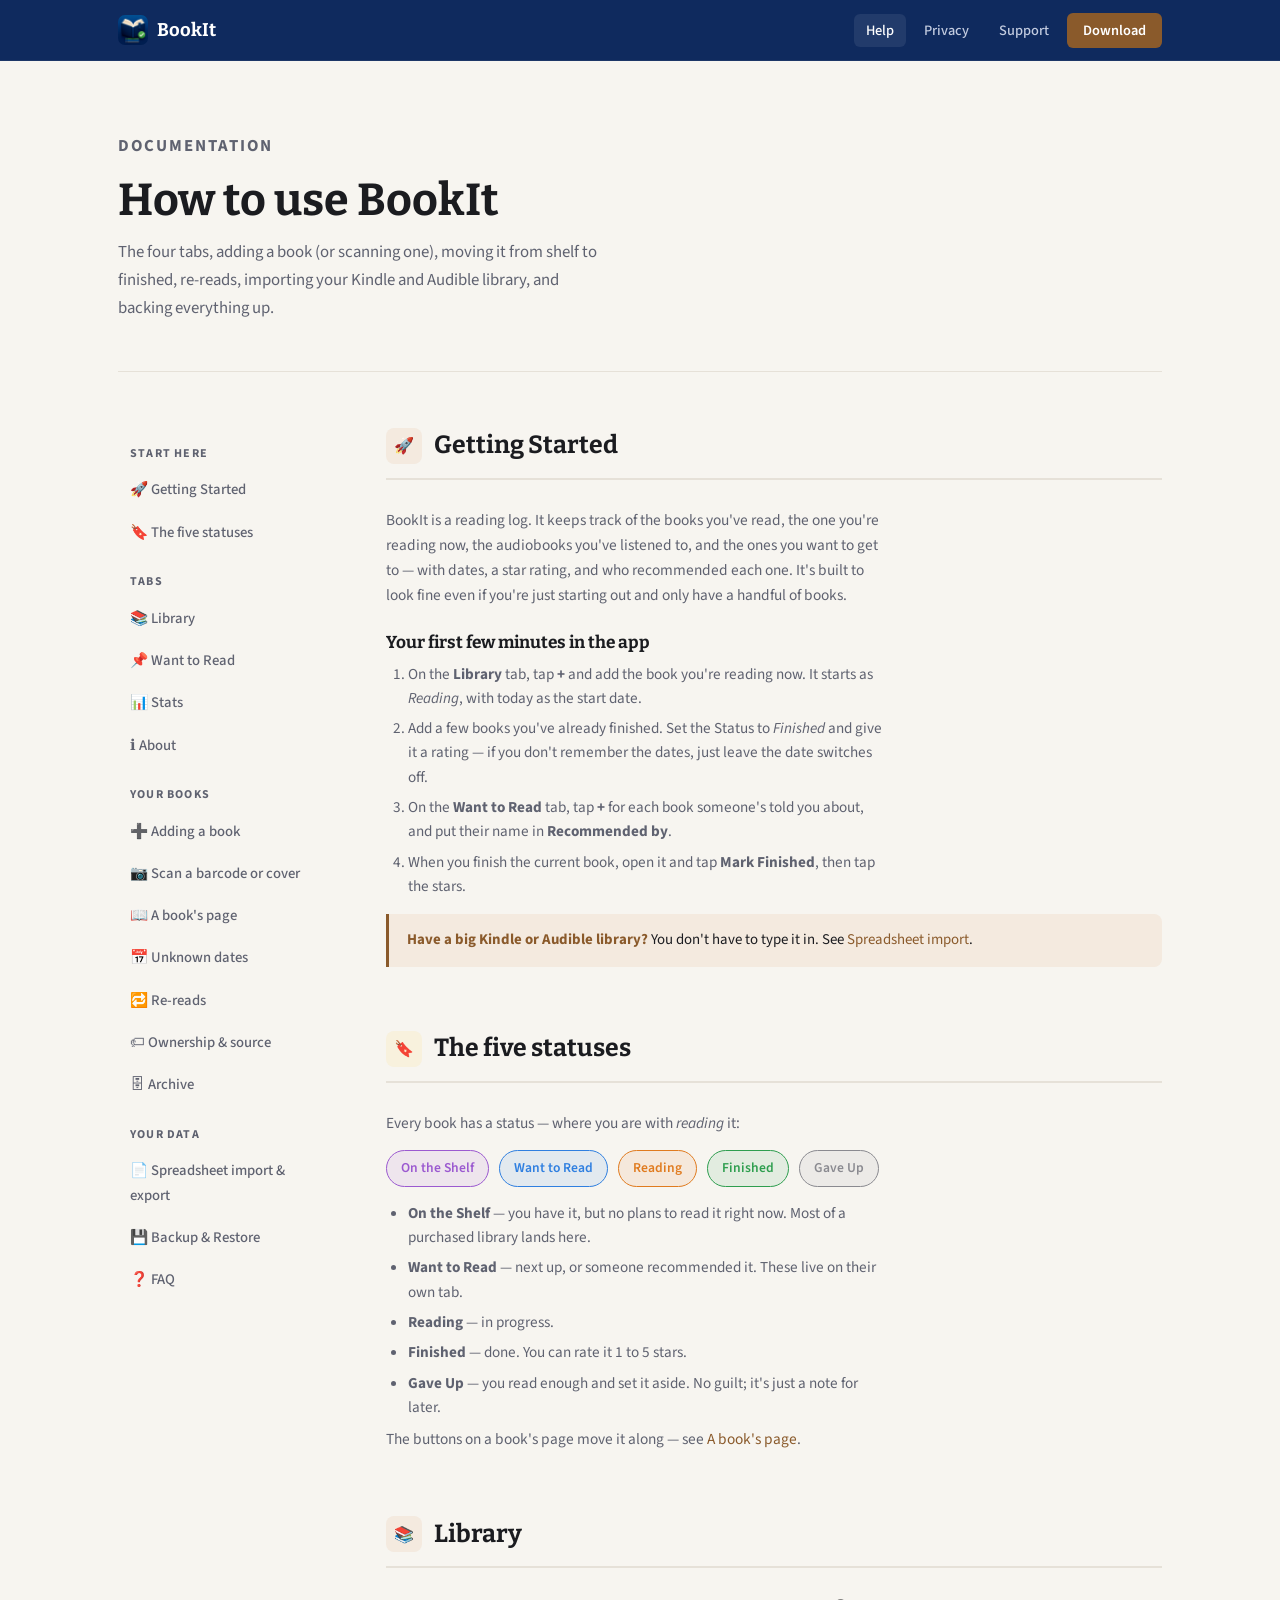
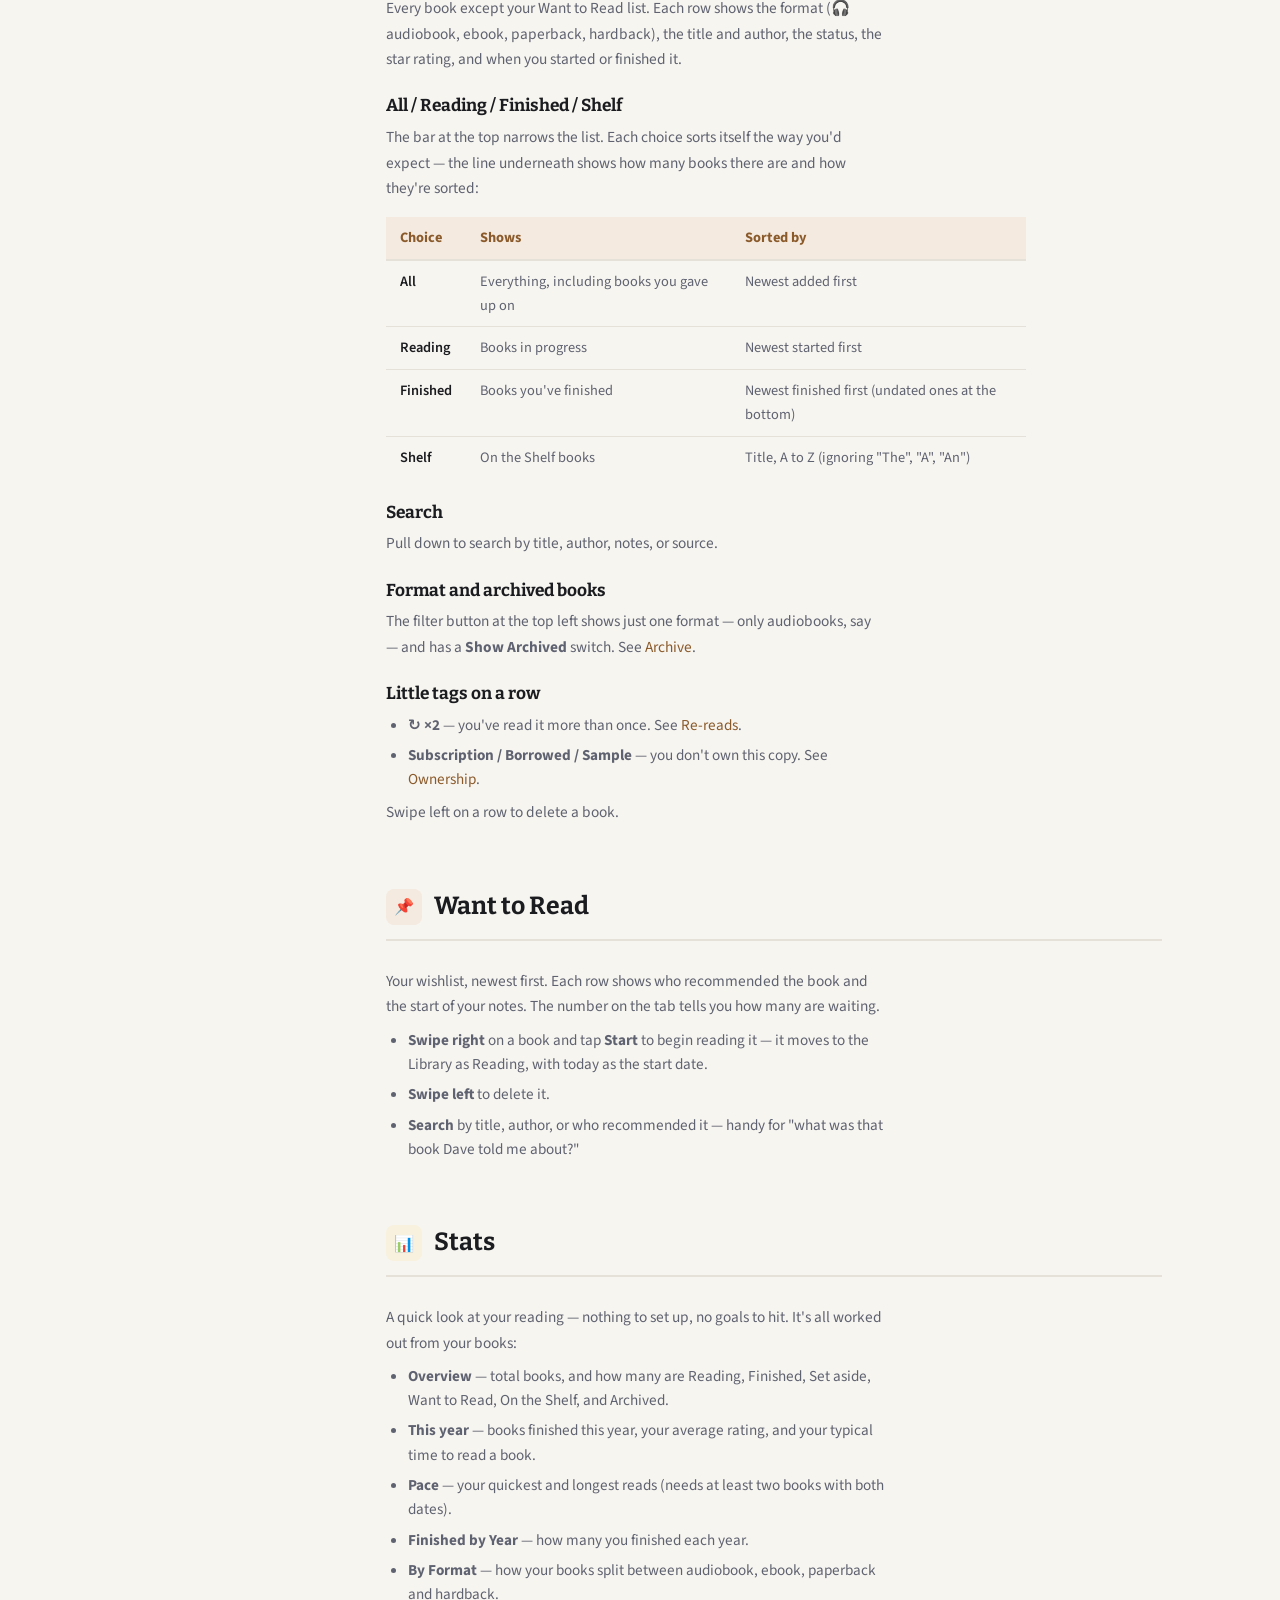
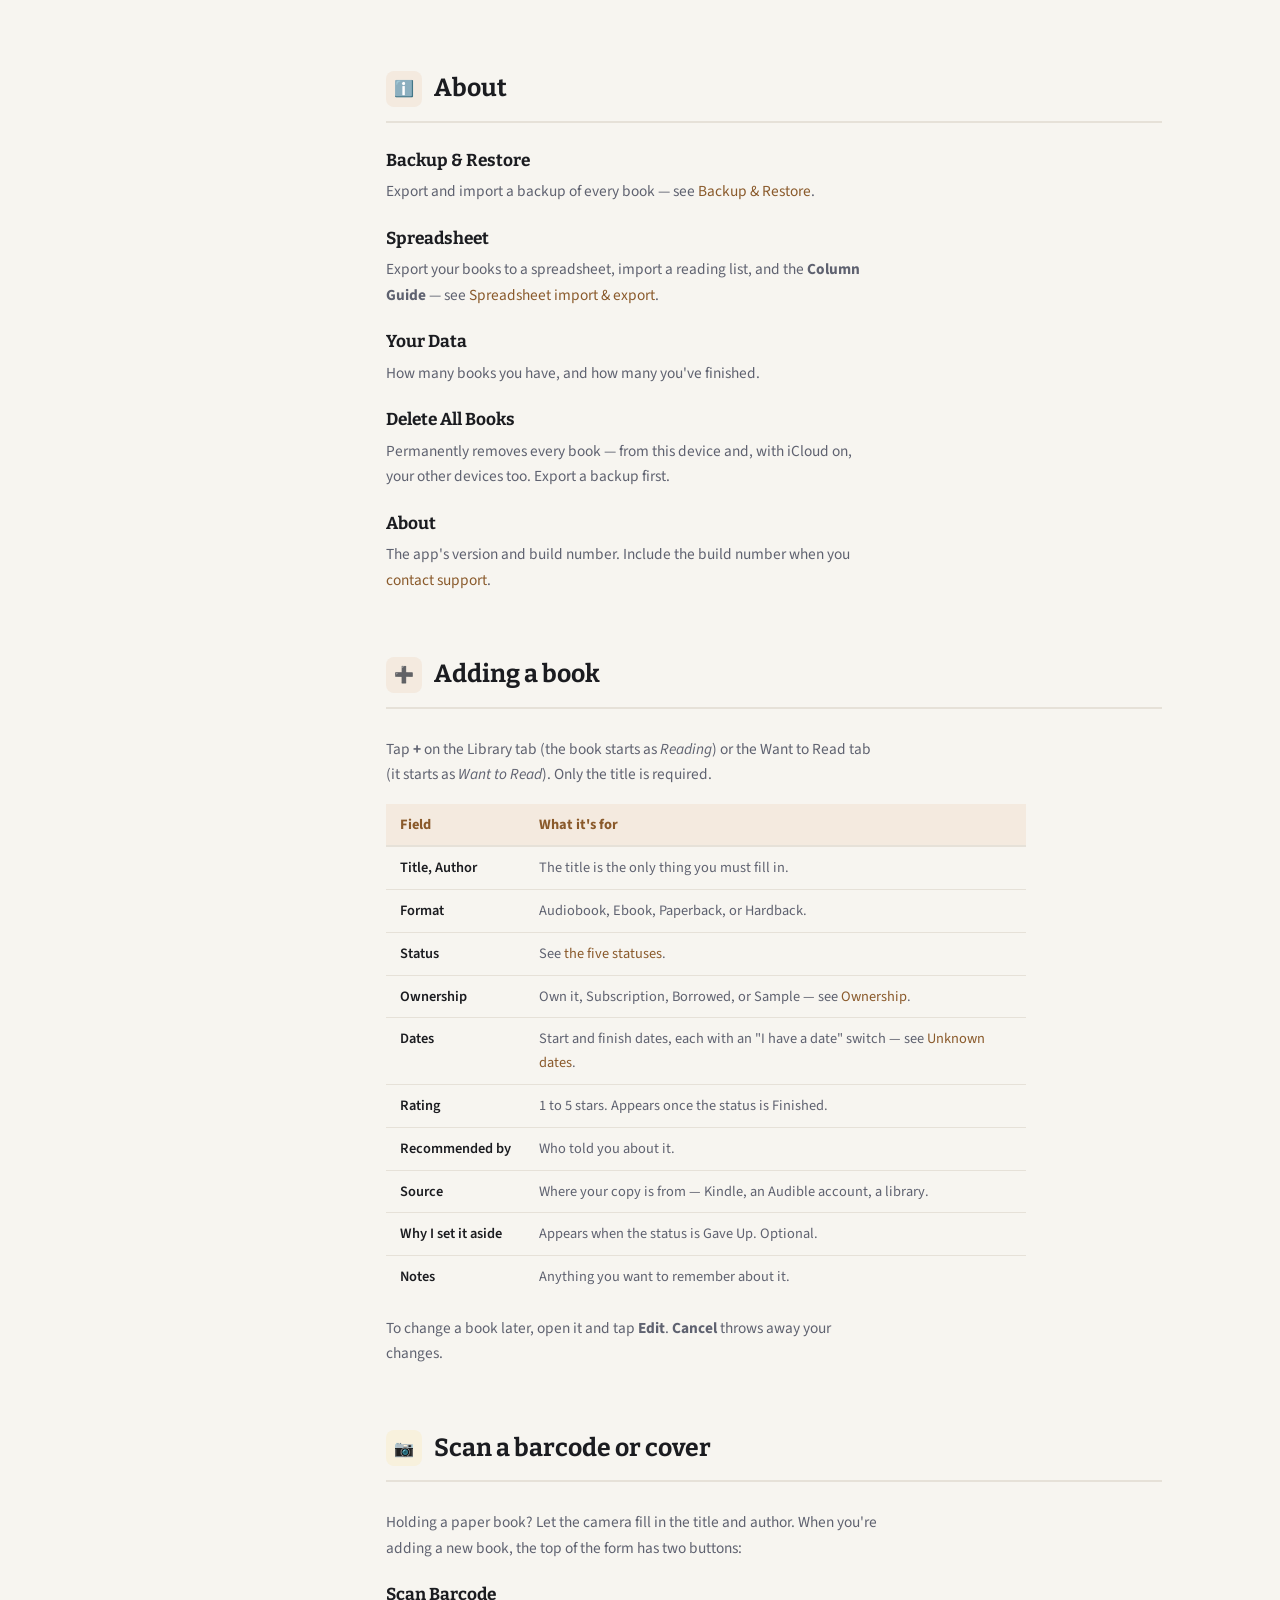
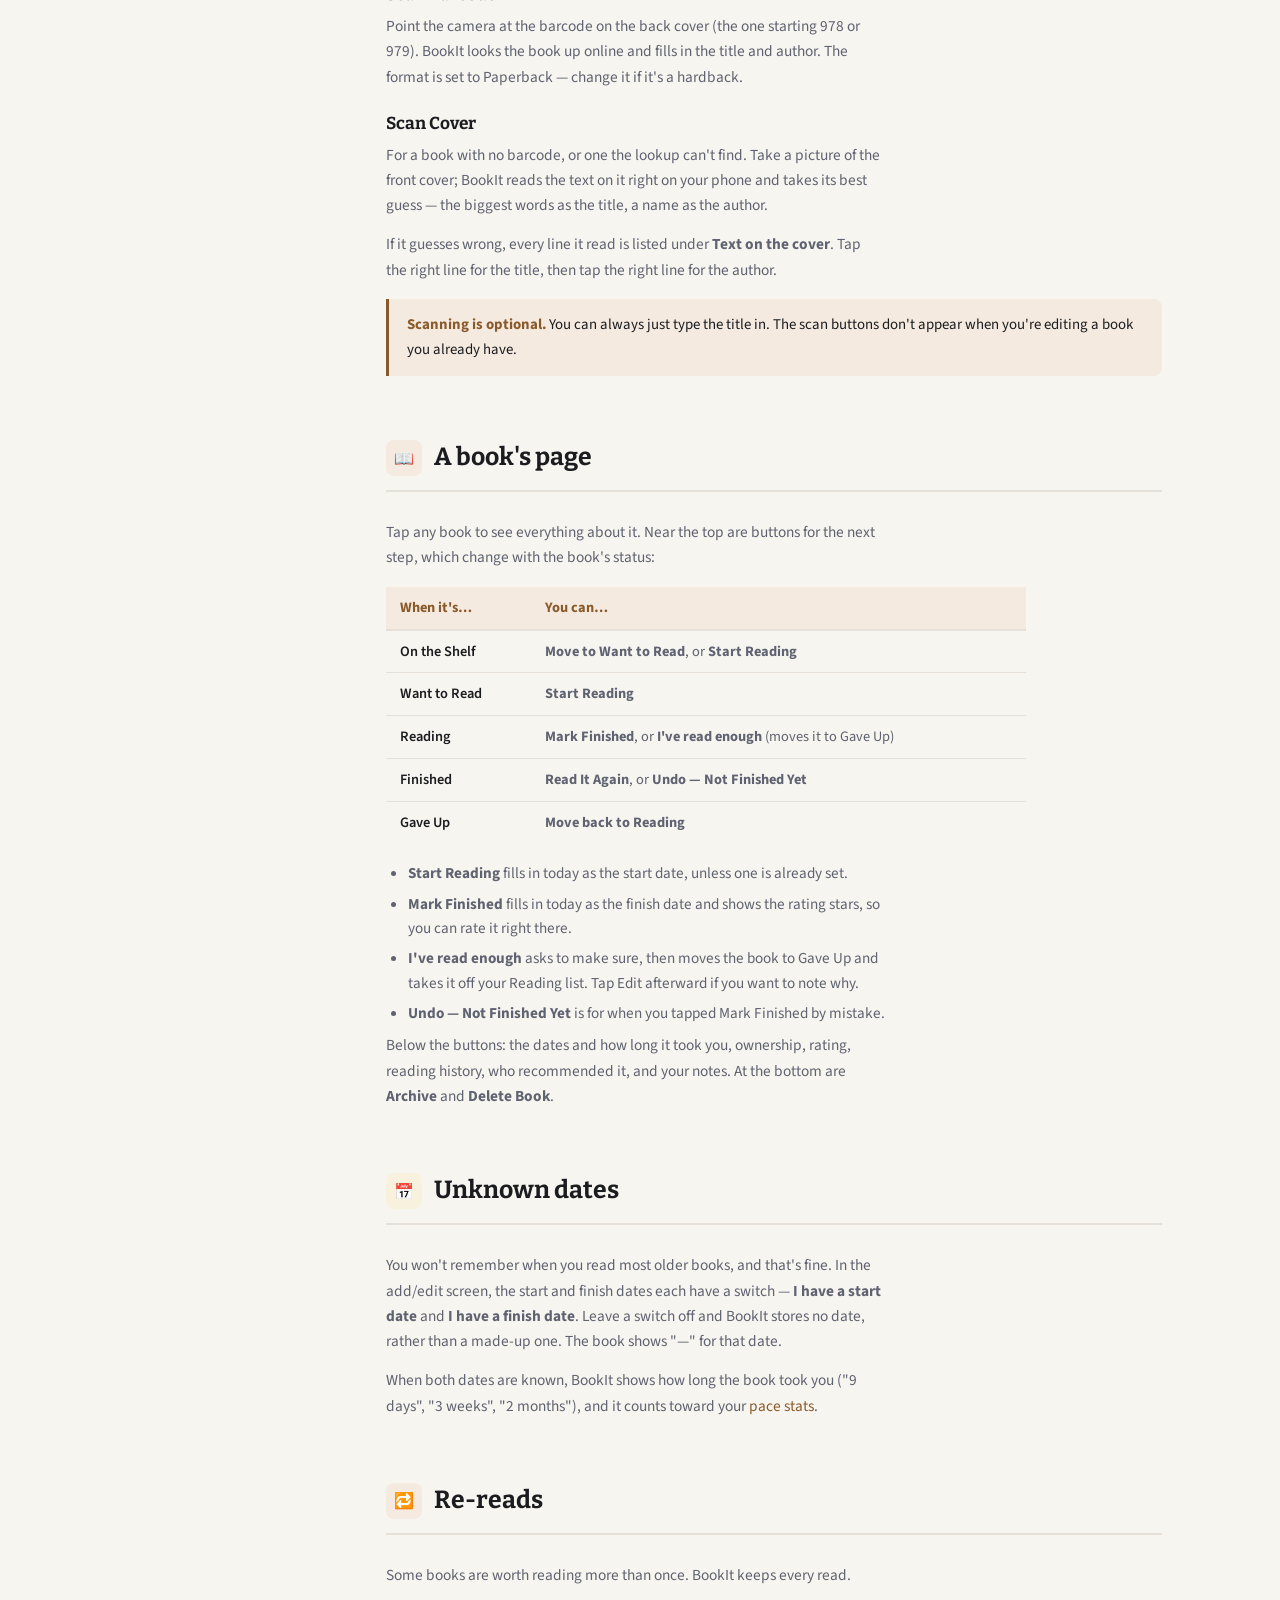
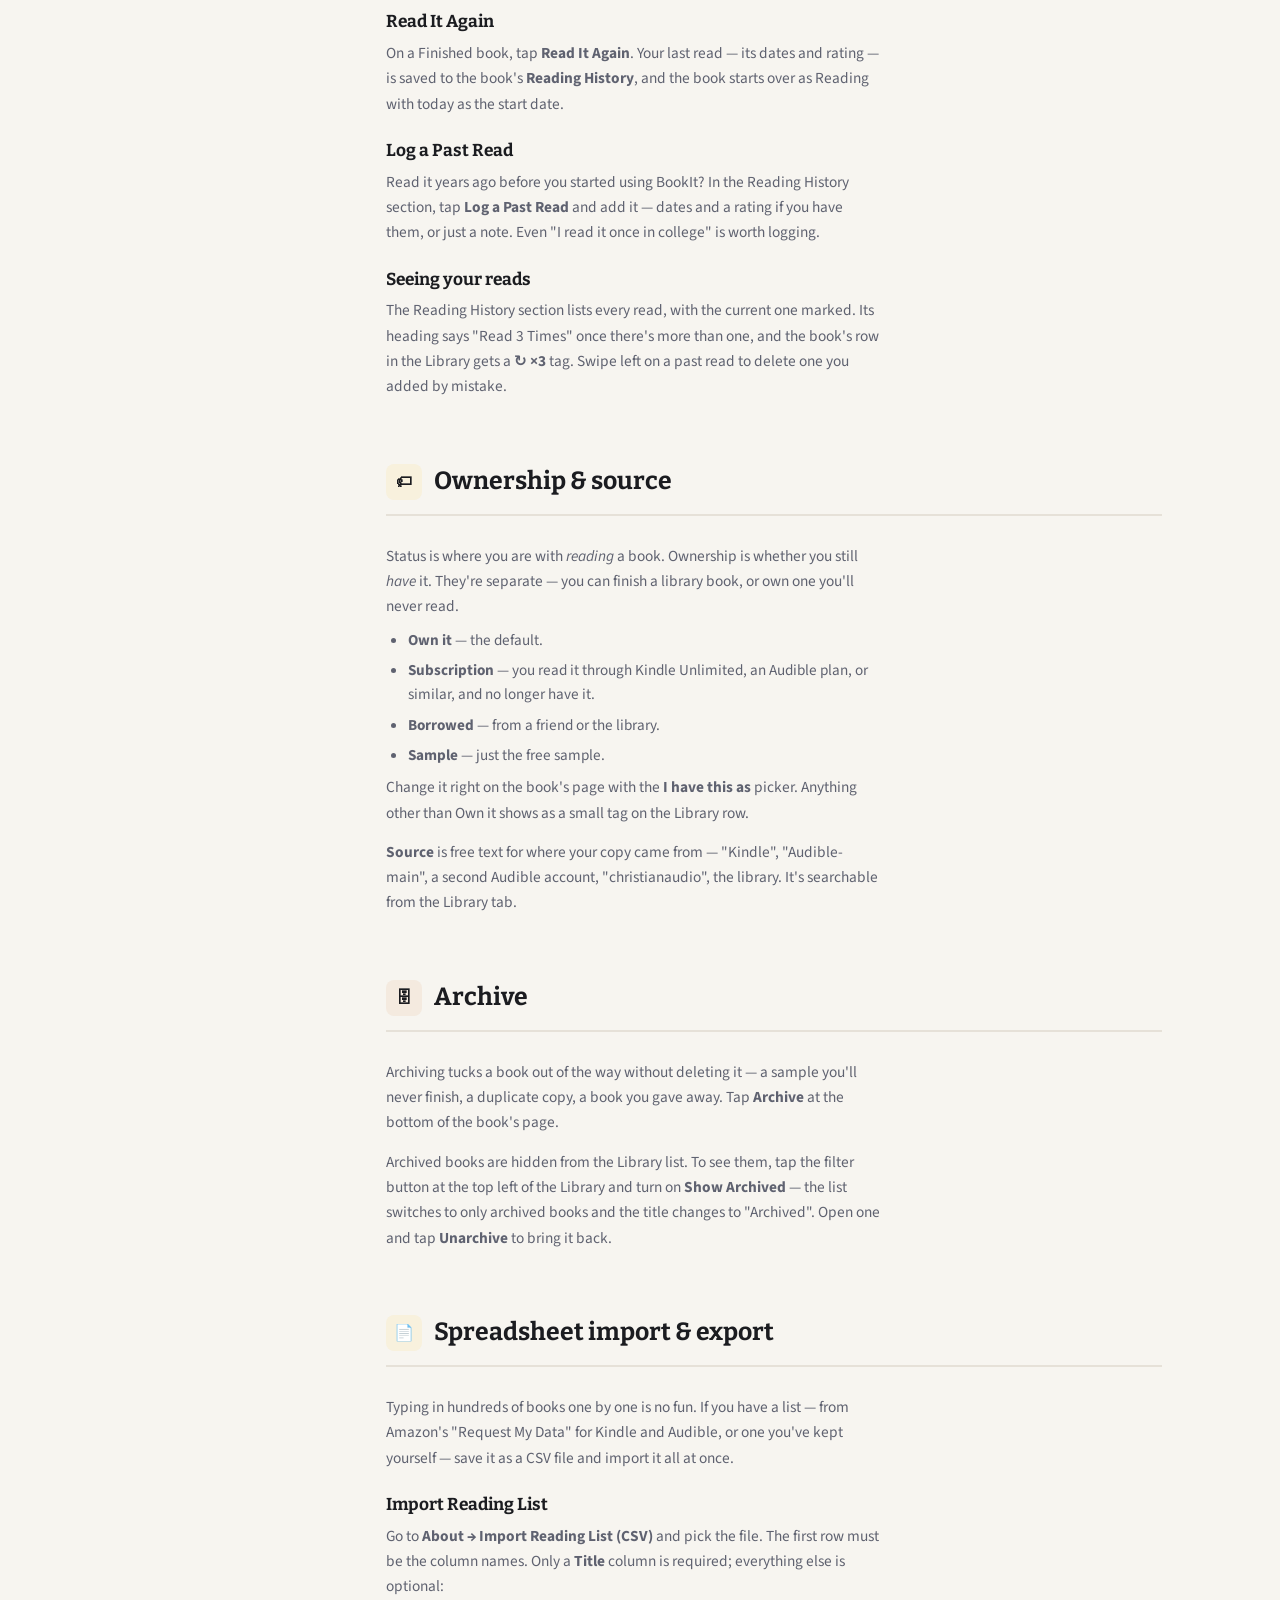
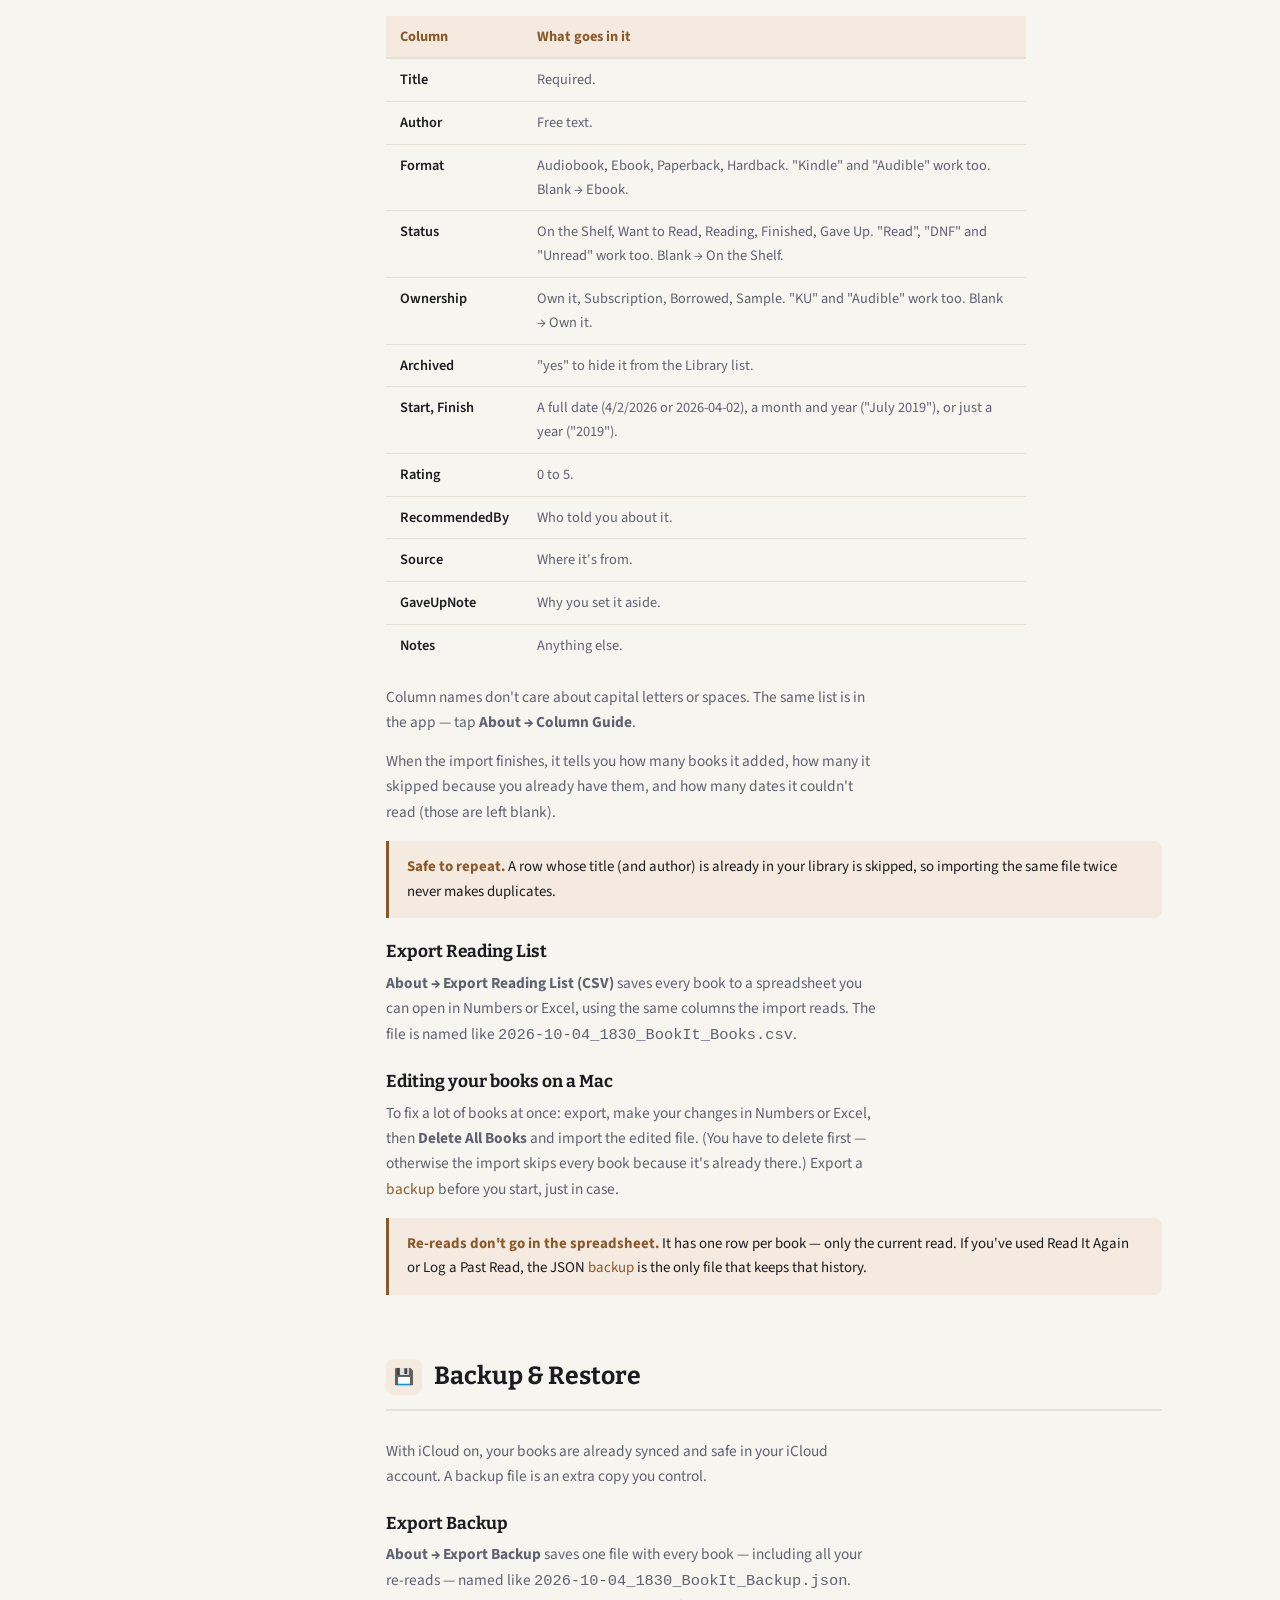
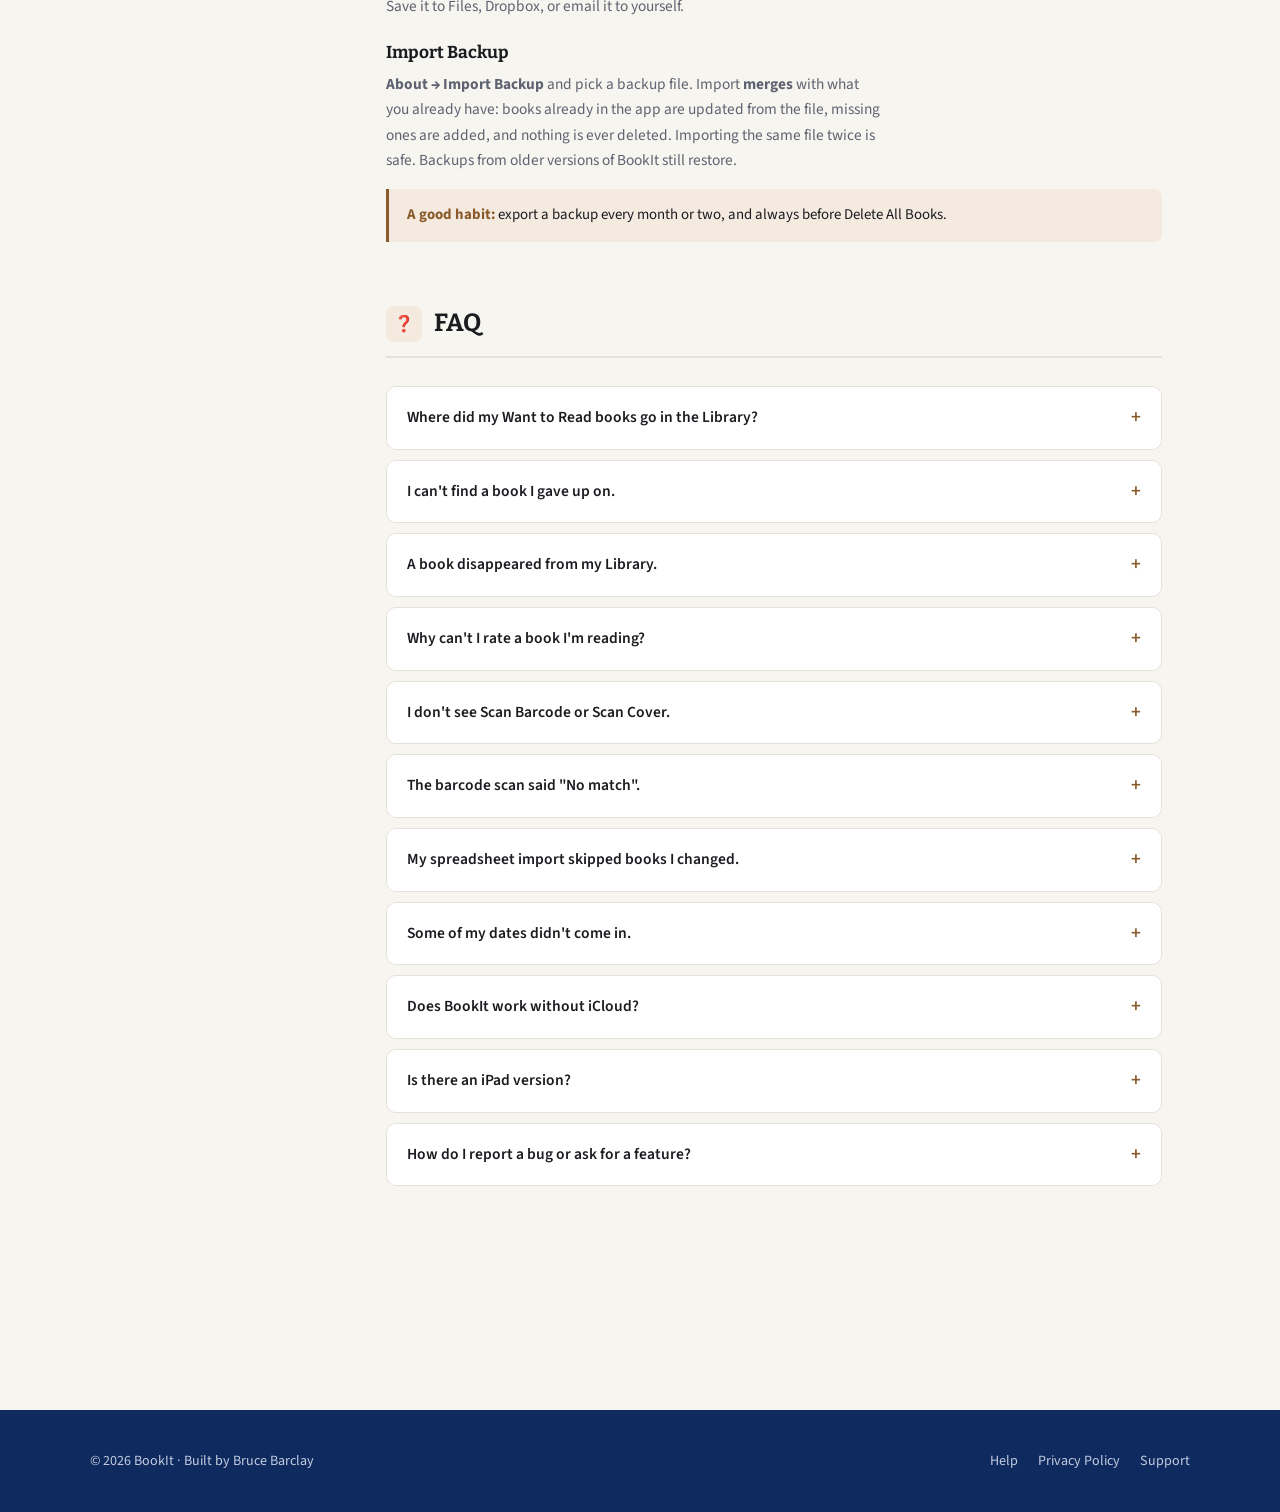
==== commit 652ec3cf: "Updated website" ====
--- a/help.html
+++ b/help.html
@@ -392,7 +392,7 @@
       <!-- Scanning -->
       <section class="help-section" id="scanning">
         <h2><span class="tab-icon flame-bg">📷</span> Scan a barcode or cover</h2>
-        <p>Holding a paper book? Let the camera fill in the title and author. When you're adding a new book on an iPhone or iPad, the top of the form has two buttons:</p>
+        <p>Holding a paper book? Let the camera fill in the title and author. When you're adding a new book, the top of the form has two buttons:</p>
 
         <h3>Scan Barcode</h3>
         <p>Point the camera at the barcode on the back cover (the one starting 978 or 979). BookIt looks the book up online and fills in the title and author. The format is set to Paperback — change it if it's a hardback.</p>
@@ -549,7 +549,7 @@
         <details class="faq-item">
           <summary>I don't see Scan Barcode or Scan Cover.</summary>
           <div class="faq-body">
-            <p>They only appear when you're adding a <em>new</em> book, on an iPhone or iPad with a camera. If BookIt asked to use the camera and you said no, turn it back on in <strong>Settings → BookIt → Camera</strong> on your iPhone.</p>
+            <p>They only appear when you're adding a <em>new</em> book. If BookIt asked to use the camera and you said no, turn it back on in <strong>Settings → BookIt → Camera</strong> on your iPhone.</p>
           </div>
         </details>
 
@@ -582,9 +582,9 @@
         </details>
 
         <details class="faq-item">
-          <summary>Can I use it on my iPad?</summary>
-          <div class="faq-body">
-            <p>Yes. BookIt runs on iPhone and iPad, and iCloud keeps your books in sync between them.</p>
+          <summary>Is there an iPad version?</summary>
+          <div class="faq-body">
+            <p>No — BookIt is made for iPhone. With iCloud on, your books are kept safe in your iCloud account and come along when you move to a new iPhone.</p>
           </div>
         </details>
 
